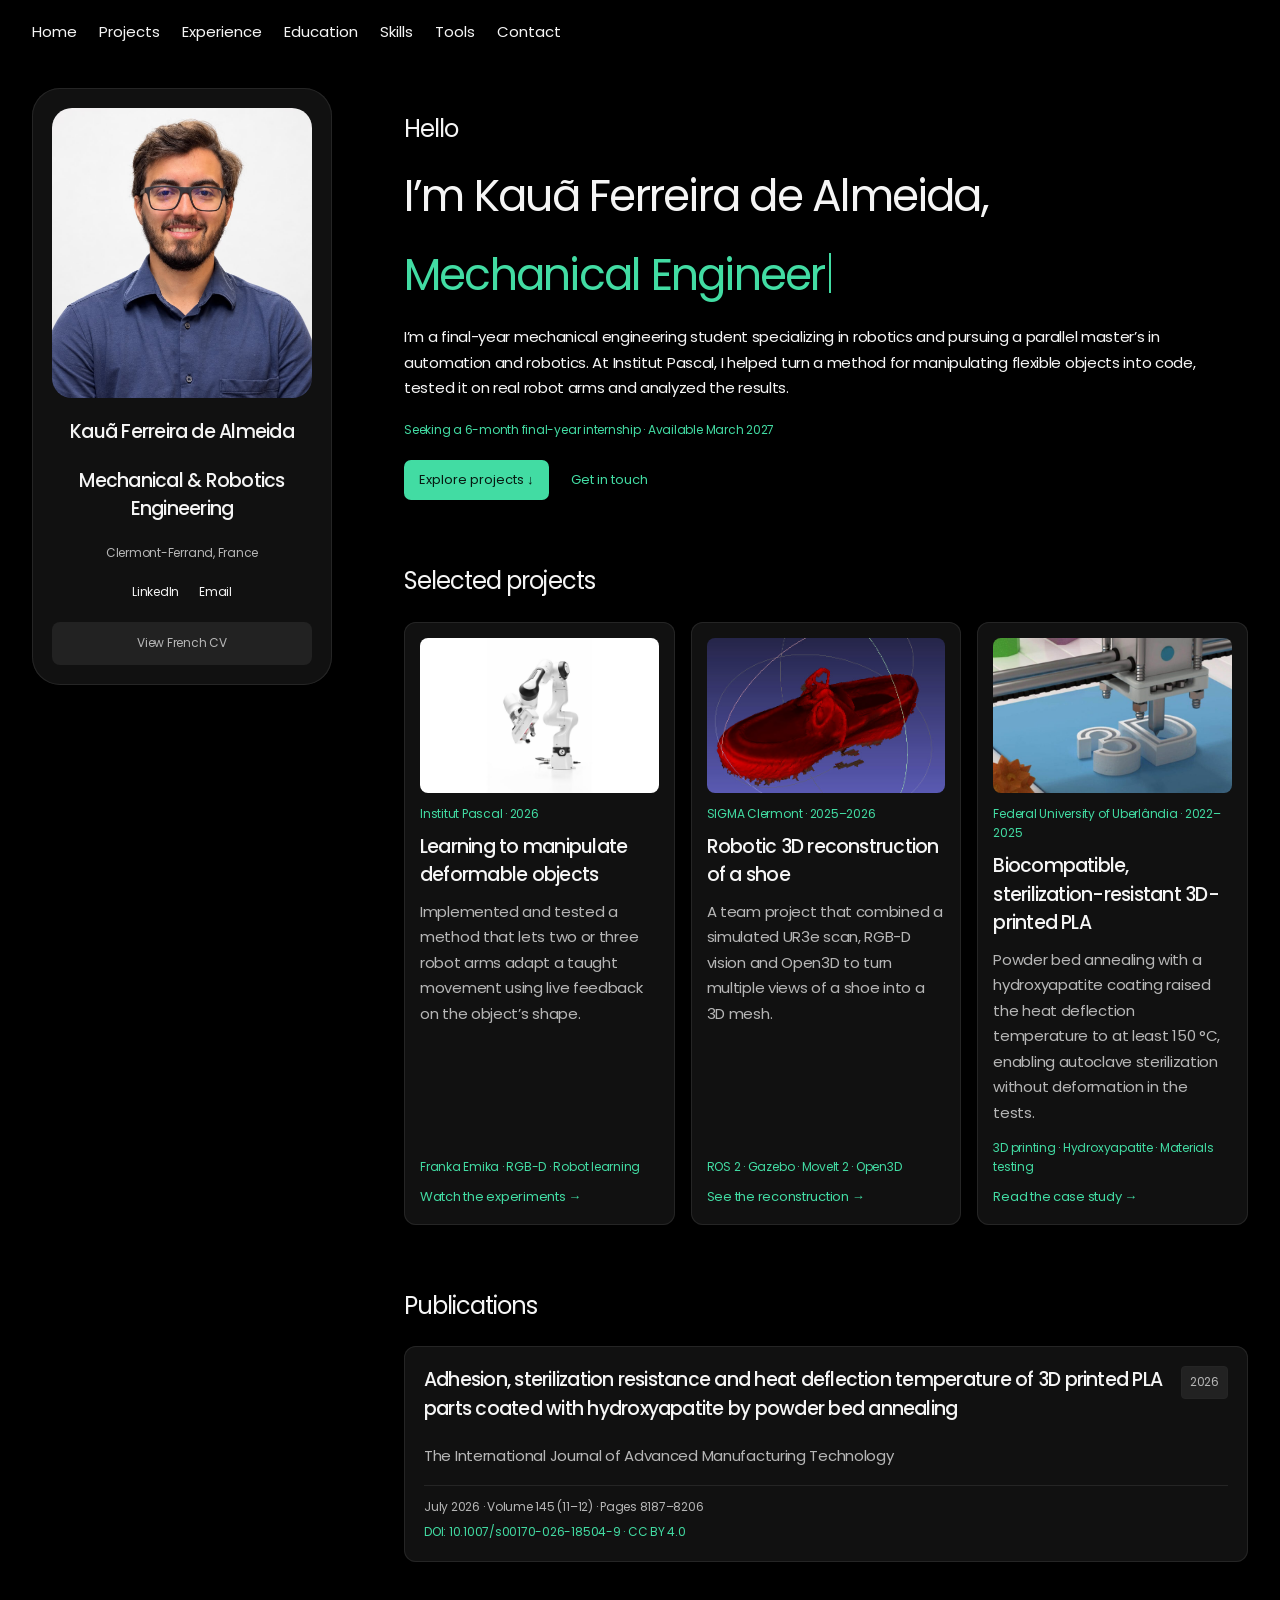
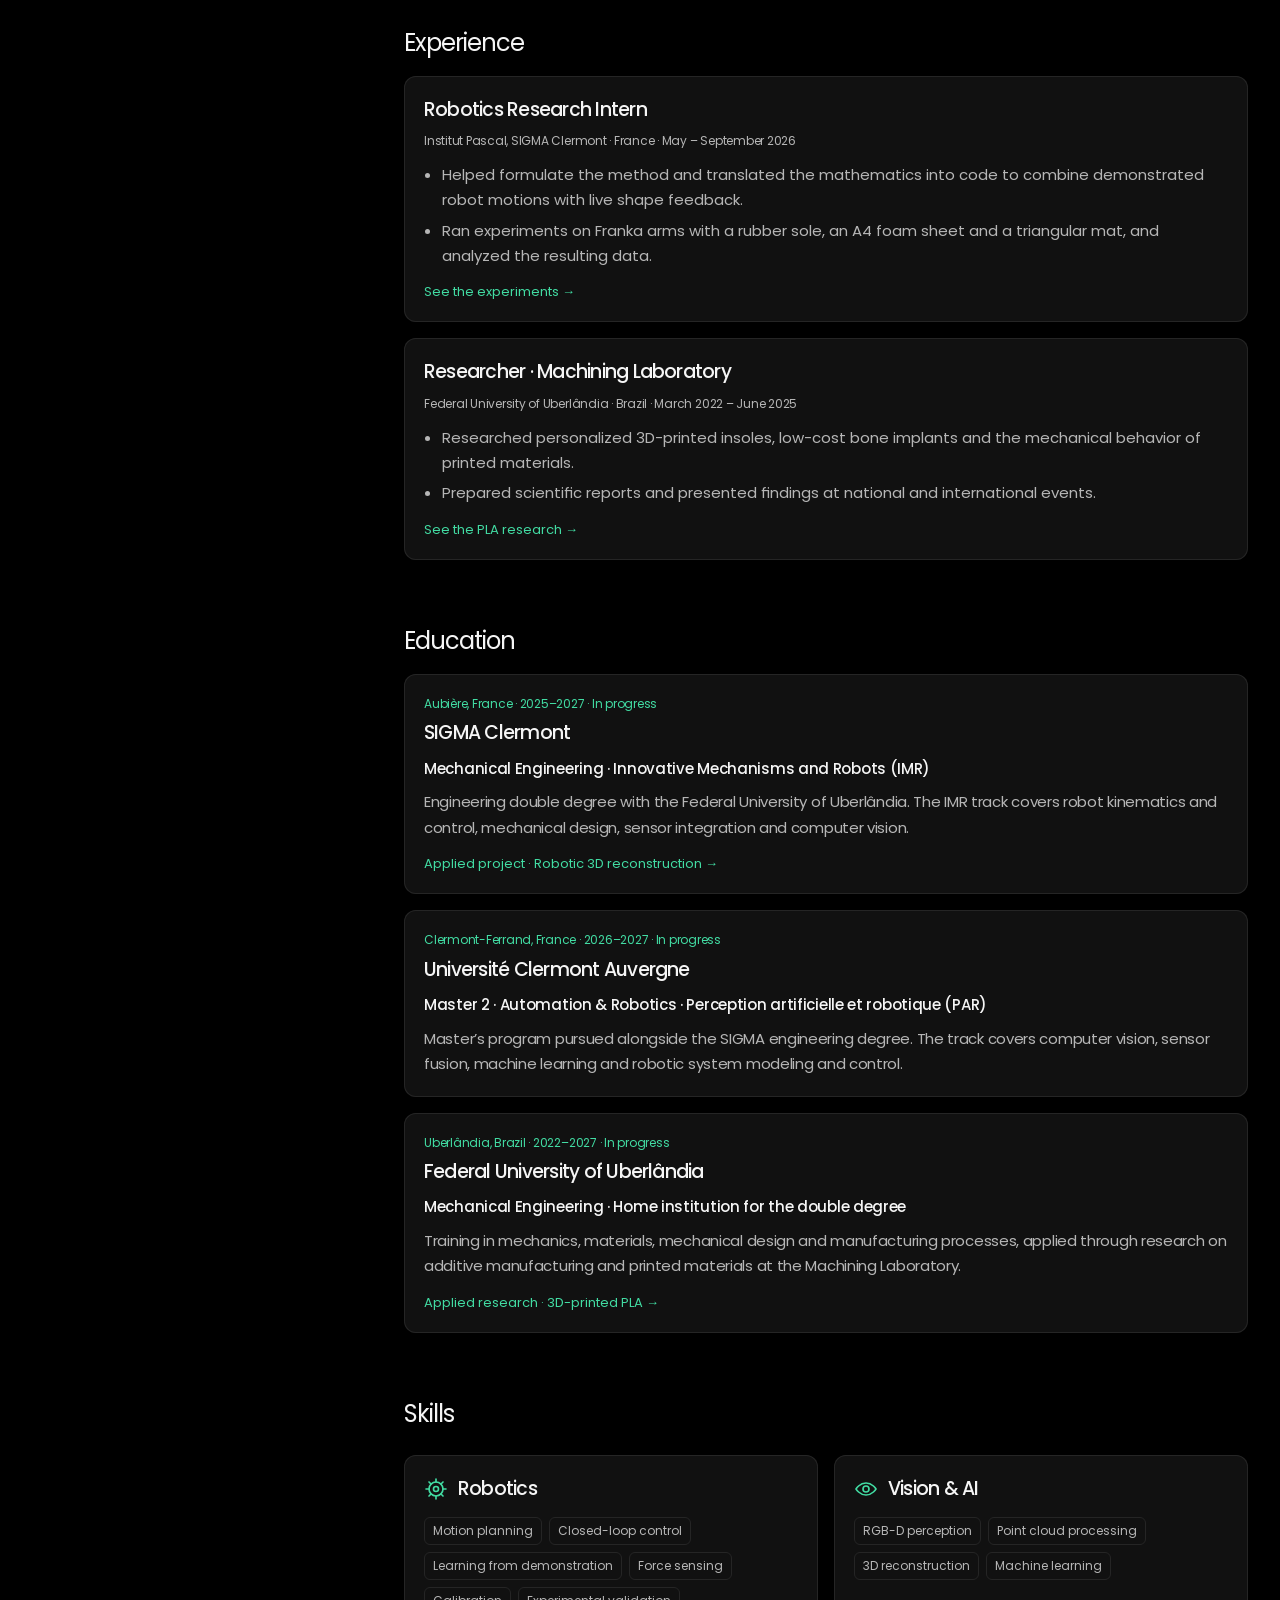
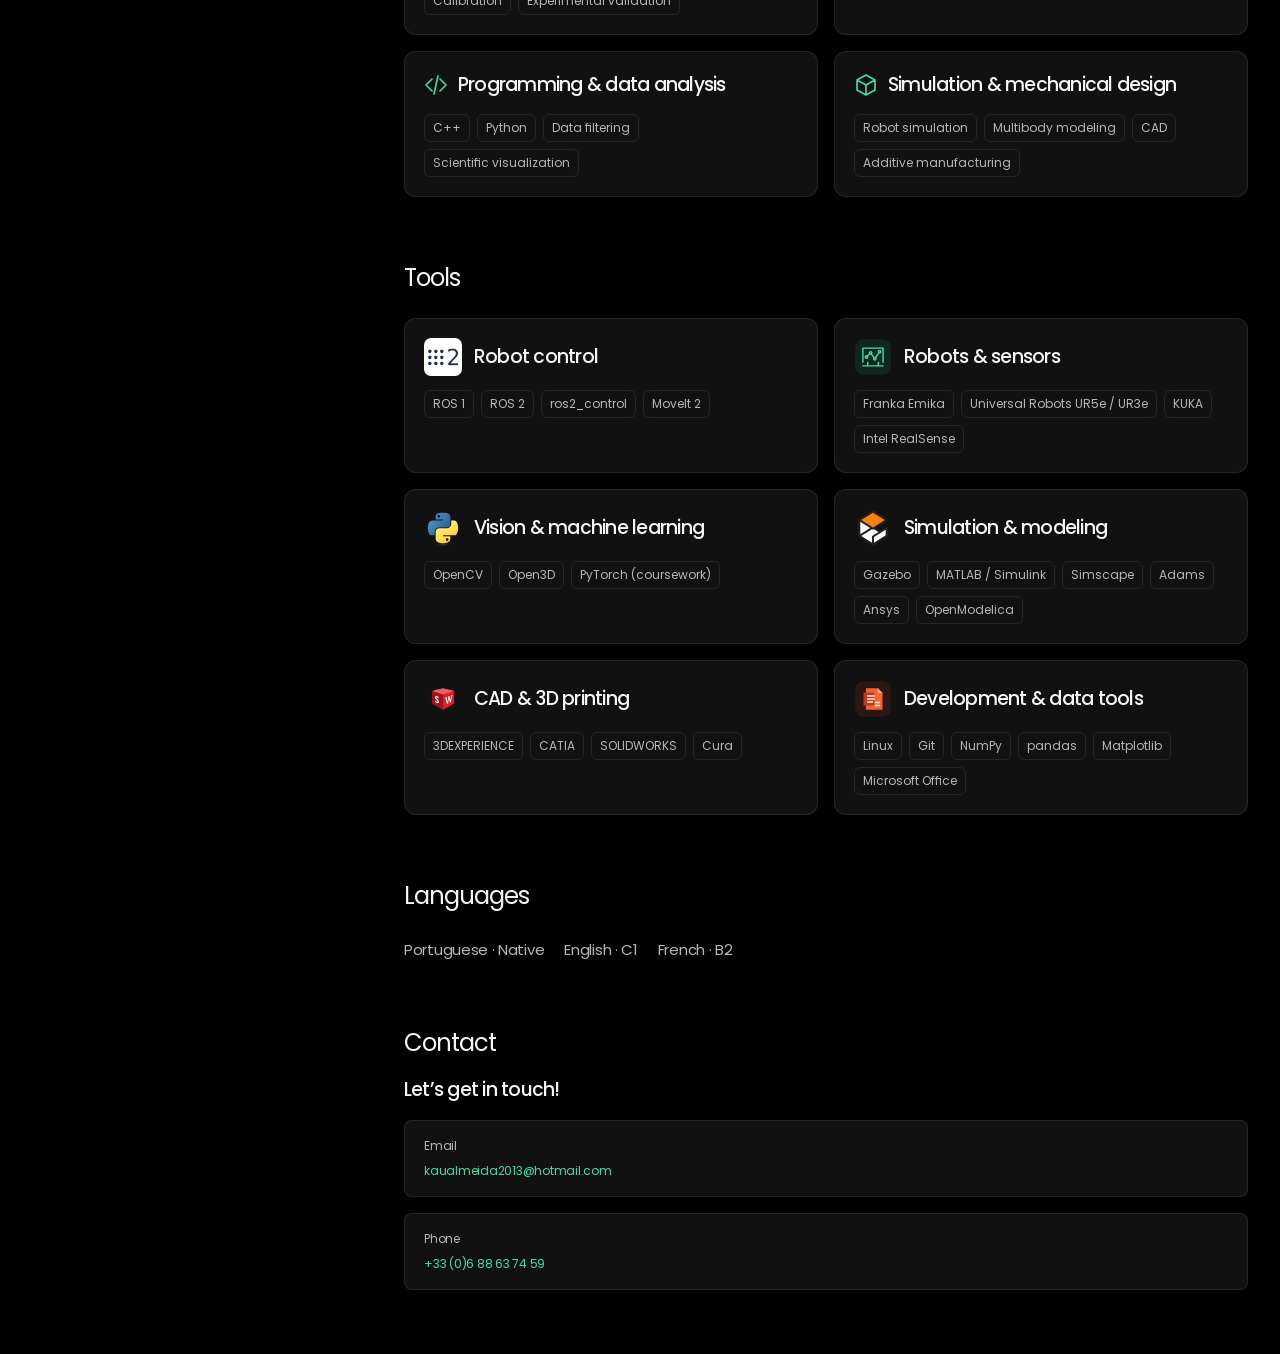
==== index.html @ c61263b9 "Add files via upload" ====
<!doctype html>
<html lang="en">
<head>
  <meta charset="UTF-8">
  <meta name="viewport" content="width=device-width, initial-scale=1">
  <title>Kauã Almeida — Robotics &amp; Mechanical Engineering</title>
  <meta name="description" content="Kauã Ferreira de Almeida’s portfolio in robotics, control, mechanical engineering, and materials research. Seeking a six-month final-year internship from March 2027.">
  <meta property="og:title" content="Kauã Almeida — Robotics &amp; Mechanical Engineering">
  <meta property="og:description" content="Robotics, control, mechanical engineering, and experimental research.">
  <meta property="og:type" content="website">
  <link rel="preload" href="./assets/fonts/poppins-400.woff2" as="font" type="font/woff2" crossorigin>
  <link rel="stylesheet" href="./assets/styles.css">
  <script src="./assets/typewriter.js" defer></script>
</head>
<body>
  <a href="#main" class="skip-link">Skip to content</a>
  <nav class="site-nav" aria-label="Main navigation">
    <a href="./" aria-current="page">Home</a>
    <a href="#projects">Projects</a>
    <a href="#experience">Experience</a>
    <a href="#education">Education</a>
    <a href="#skills">Skills</a>
    <a href="#tools">Tools</a>
    <a href="#contact">Contact</a>
  </nav>

  <div class="portfolio-layout">
    <aside class="profile-card" aria-label="Profile">
      <img class="profile-photo" src="./assets/images/kaua-portrait.jpeg" alt="Kauã Ferreira de Almeida" width="1024" height="1280" fetchpriority="high">
      <h3>Kauã Ferreira de Almeida</h3>
      <h3>Mechanical &amp; Robotics Engineering</h3>
      <p class="profile-location">Clermont-Ferrand, France</p>
      <div class="profile-links">
        <a href="https://www.linkedin.com/in/kaua-ferreira-de-almeida/" target="_blank" rel="noopener noreferrer">LinkedIn</a>
        <a href="mailto:kaualmeida2013@hotmail.com">Email</a>
      </div>
      <a class="cv-button" href="./assets/images/cv-french.png" target="_blank" rel="noopener noreferrer">View French CV</a>
    </aside>

    <main id="main" class="portfolio-content">
      <section class="intro" aria-label="Introduction">
        <h2>Hello</h2>
        <h1>I’m Kauã Ferreira de Almeida,</h1>
        <h1 class="role-heading" data-role-heading>
          <span class="sr-only">Mechanical Engineer and Robotics Engineer</span>
          <span class="role-visual" aria-hidden="true">
            <span class="role-space">Mechanical Engineer</span>
            <span class="role-line"><span data-typewriter>Mechanical Engineer</span><span class="typing-cursor"></span></span>
          </span>
        </h1>
        <p class="intro-summary">I’m a final-year mechanical engineering student specializing in robotics and pursuing a parallel master’s in automation and robotics. At Institut Pascal, I helped turn a method for manipulating flexible objects into code, tested it on real robot arms and analyzed the results.</p>
        <p class="availability">Seeking a 6-month final-year internship · Available March 2027</p>
        <div class="intro-actions">
          <a class="intro-button" href="#projects">Explore projects <span aria-hidden="true">↓</span></a>
          <a class="intro-secondary" href="#contact">Get in touch</a>
        </div>
      </section>

      <section id="projects" aria-labelledby="projects-title">
        <h2 id="projects-title" class="section-title">Selected projects</h2>
        <div class="project-grid">
          <a class="card project-card" data-project="deformable-objects" href="./deformable-objects/">
            <img class="project-image franka-project-image" src="./assets/images/franka-cover.png" alt="Franka Emika robot arm with a two-finger gripper" width="800" height="800" loading="lazy">
            <div class="project-card-copy">
              <p class="project-year">Institut Pascal · 2026</p>
              <h3>Learning to manipulate deformable objects</h3>
              <p class="project-description">Implemented and tested a method that lets two or three robot arms adapt a taught movement using live feedback on the object’s shape.</p>
              <p class="project-tags">Franka Emika · RGB-D · Robot learning</p>
              <p class="project-action">Watch the experiments <span aria-hidden="true">→</span></p>
            </div>
          </a>

          <a class="card project-card" data-project="3d-reconstruction" href="./3d-reconstruction/">
            <img class="project-image reconstruction-project-image" src="./assets/images/reconstruction-shoe.jpg" alt="Red 3D mesh of a reconstructed shoe" width="625" height="378" loading="lazy">
            <div class="project-card-copy">
              <p class="project-year">SIGMA Clermont · 2025–2026</p>
              <h3>Robotic 3D reconstruction of a shoe</h3>
              <p class="project-description">A team project that combined a simulated UR3e scan, RGB-D vision and Open3D to turn multiple views of a shoe into a 3D mesh.</p>
              <p class="project-tags">ROS 2 · Gazebo · MoveIt 2 · Open3D</p>
              <p class="project-action">See the reconstruction <span aria-hidden="true">→</span></p>
            </div>
          </a>

          <a class="card project-card" data-project="bioactive-pla" href="./bioactive-pla/">
            <img class="project-image" src="./assets/images/pla-cover.png" alt="3D printer creating the letters 3D on a blue print bed" width="850" height="446" loading="lazy">
            <div class="project-card-copy">
              <p class="project-year">Federal University of Uberlândia · 2022–2025</p>
              <h3>Biocompatible, sterilization-resistant 3D-printed PLA</h3>
              <p class="project-description">Powder bed annealing with a hydroxyapatite coating raised the heat deflection temperature to at least 150 °C, enabling autoclave sterilization without deformation in the tests.</p>
              <p class="project-tags">3D printing · Hydroxyapatite · Materials testing</p>
              <p class="project-action">Read the case study <span aria-hidden="true">→</span></p>
            </div>
          </a>
        </div>
      </section>

      <section aria-labelledby="publications-title">
        <h2 id="publications-title" class="section-title">Publications</h2>
        <a class="card publication-card" href="https://doi.org/10.1007/s00170-026-18504-9" target="_blank" rel="noopener noreferrer">
          <div class="publication-heading">
            <h3>Adhesion, sterilization resistance and heat deflection temperature of 3D printed PLA parts coated with hydroxyapatite by powder bed annealing</h3>
            <span class="publication-year">2026</span>
          </div>
          <p class="publication-journal">The International Journal of Advanced Manufacturing Technology</p>
          <div class="publication-details">
            <p>July 2026 · Volume 145 (11–12) · Pages 8187–8206</p>
            <p class="doi">DOI: 10.1007/s00170-026-18504-9 · CC BY 4.0</p>
          </div>
        </a>
      </section>

      <section id="experience" aria-labelledby="experience-title">
        <h2 id="experience-title" class="section-title">Experience</h2>
        <div class="stack">
          <article class="card experience-card">
            <h3>Robotics Research Intern</h3>
            <p class="experience-meta">Institut Pascal, SIGMA Clermont · France · May – September 2026</p>
            <ul class="experience-details">
              <li>Helped formulate the method and translated the mathematics into code to combine demonstrated robot motions with live shape feedback.</li>
              <li>Ran experiments on Franka arms with a rubber sole, an A4 foam sheet and a triangular mat, and analyzed the resulting data.</li>
            </ul>
            <a class="section-link" href="./deformable-objects/">See the experiments <span aria-hidden="true">→</span></a>
          </article>
          <article class="card experience-card">
            <h3>Researcher · Machining Laboratory</h3>
            <p class="experience-meta">Federal University of Uberlândia · Brazil · March 2022 – June 2025</p>
            <ul class="experience-details">
              <li>Researched personalized 3D-printed insoles, low-cost bone implants and the mechanical behavior of printed materials.</li>
              <li>Prepared scientific reports and presented findings at national and international events.</li>
            </ul>
            <a class="section-link" href="./bioactive-pla/">See the PLA research <span aria-hidden="true">→</span></a>
          </article>
        </div>
      </section>

      <section id="education" aria-labelledby="education-title">
        <h2 id="education-title" class="section-title">Education</h2>
        <div class="stack">
          <article class="card education-card">
            <p class="education-meta">Aubière, France · 2025–2027 · In progress</p>
            <h3>SIGMA Clermont</h3>
            <p class="education-degree">Mechanical Engineering · Innovative Mechanisms and Robots (IMR)</p>
            <p>Engineering double degree with the Federal University of Uberlândia. The IMR track covers robot kinematics and control, mechanical design, sensor integration and computer vision.</p>
            <a class="section-link" href="./3d-reconstruction/">Applied project · Robotic 3D reconstruction <span aria-hidden="true">→</span></a>
          </article>
          <article class="card education-card">
            <p class="education-meta">Clermont-Ferrand, France · 2026–2027 · In progress</p>
            <h3>Université Clermont Auvergne</h3>
            <p class="education-degree">Master 2 · Automation &amp; Robotics · Perception artificielle et robotique (PAR)</p>
            <p>Master’s program pursued alongside the SIGMA engineering degree. The track covers computer vision, sensor fusion, machine learning and robotic system modeling and control.</p>
          </article>
          <article class="card education-card">
            <p class="education-meta">Uberlândia, Brazil · 2022–2027 · In progress</p>
            <h3>Federal University of Uberlândia</h3>
            <p class="education-degree">Mechanical Engineering · Home institution for the double degree</p>
            <p>Training in mechanics, materials, mechanical design and manufacturing processes, applied through research on additive manufacturing and printed materials at the Machining Laboratory.</p>
            <a class="section-link" href="./bioactive-pla/">Applied research · 3D-printed PLA <span aria-hidden="true">→</span></a>
          </article>
        </div>
      </section>

      <section id="skills" aria-labelledby="skills-title">
        <h2 id="skills-title" class="section-title">Skills</h2>
        <div class="skills-grid">
          <article class="card competency-card">
            <div class="skill-heading">
              <svg class="skill-icon" width="24" height="24" viewBox="0 0 24 24" fill="none" stroke="currentColor" stroke-width="1.65" stroke-linecap="round" stroke-linejoin="round" aria-hidden="true"><circle cx="12" cy="12" r="7"/><circle cx="12" cy="12" r="2.5"/><path d="M12 2v3m0 14v3M2 12h3m14 0h3M5 5l2 2m10 10 2 2M5 19l2-2M17 7l2-2"/></svg>
              <h3>Robotics</h3>
            </div>
            <ul class="competency-tags" role="list">
              <li>Motion planning</li>
              <li>Closed-loop control</li>
              <li>Learning from demonstration</li>
              <li>Force sensing</li>
              <li>Calibration</li>
              <li>Experimental validation</li>
            </ul>
          </article>
          <article class="card competency-card">
            <div class="skill-heading">
              <svg class="skill-icon" width="24" height="24" viewBox="0 0 24 24" fill="none" stroke="currentColor" stroke-width="1.65" stroke-linecap="round" stroke-linejoin="round" aria-hidden="true"><path d="M2 12s3.5-6 10-6 10 6 10 6-3.5 6-10 6-10-6-10-6z"/><circle cx="12" cy="12" r="3"/></svg>
              <h3>Vision &amp; AI</h3>
            </div>
            <ul class="competency-tags" role="list">
              <li>RGB-D perception</li>
              <li>Point cloud processing</li>
              <li>3D reconstruction</li>
              <li>Machine learning</li>
            </ul>
          </article>
          <article class="card competency-card">
            <div class="skill-heading">
              <svg class="skill-icon" width="24" height="24" viewBox="0 0 24 24" fill="none" stroke="currentColor" stroke-width="1.65" stroke-linecap="round" stroke-linejoin="round" aria-hidden="true"><path d="m8 6-6 6 6 6m8-12 6 6-6 6m-2-15-4 18"/></svg>
              <h3>Programming &amp; data analysis</h3>
            </div>
            <ul class="competency-tags" role="list">
              <li>C++</li>
              <li>Python</li>
              <li>Data filtering</li>
              <li>Scientific visualization</li>
            </ul>
          </article>
          <article class="card competency-card">
            <div class="skill-heading">
              <svg class="skill-icon" width="24" height="24" viewBox="0 0 24 24" fill="none" stroke="currentColor" stroke-width="1.65" stroke-linecap="round" stroke-linejoin="round" aria-hidden="true"><path d="m12 2 9 5v10l-9 5-9-5V7l9-5zm-9 5 9 5 9-5m-9 5v10"/></svg>
              <h3>Simulation &amp; mechanical design</h3>
            </div>
            <ul class="competency-tags" role="list">
              <li>Robot simulation</li>
              <li>Multibody modeling</li>
              <li>CAD</li>
              <li>Additive manufacturing</li>
            </ul>
          </article>
        </div>
      </section>

      <section id="tools" aria-labelledby="tools-title">
        <h2 id="tools-title" class="section-title">Tools</h2>
        <div class="skills-grid">
          <article class="card competency-card">
            <div class="tool-heading">
              <img class="tool-logo tool-logo-light" src="./assets/icons/ros.png" alt="" width="38" height="38" loading="lazy">
              <h3>Robot control</h3>
            </div>
            <ul class="competency-tags" role="list">
              <li>ROS 1</li>
              <li>ROS 2</li>
              <li>ros2_control</li>
              <li>MoveIt 2</li>
            </ul>
          </article>
          <article class="card competency-card">
            <div class="tool-heading">
              <img class="tool-logo" src="./assets/icons/sensing.svg" alt="" width="38" height="38" loading="lazy">
              <h3>Robots &amp; sensors</h3>
            </div>
            <ul class="competency-tags" role="list">
              <li>Franka Emika</li>
              <li>Universal Robots UR5e / UR3e</li>
              <li>KUKA</li>
              <li>Intel RealSense</li>
            </ul>
          </article>
          <article class="card competency-card">
            <div class="tool-heading">
              <img class="tool-logo" src="./assets/icons/python.svg" alt="" width="38" height="38" loading="lazy">
              <h3>Vision &amp; machine learning</h3>
            </div>
            <ul class="competency-tags" role="list">
              <li>OpenCV</li>
              <li>Open3D</li>
              <li>PyTorch (coursework)</li>
            </ul>
          </article>
          <article class="card competency-card">
            <div class="tool-heading">
              <img class="tool-logo" src="./assets/icons/gazebo.svg" alt="" width="38" height="38" loading="lazy">
              <h3>Simulation &amp; modeling</h3>
            </div>
            <ul class="competency-tags" role="list">
              <li>Gazebo</li>
              <li>MATLAB / Simulink</li>
              <li>Simscape</li>
              <li>Adams</li>
              <li>Ansys</li>
              <li>OpenModelica</li>
            </ul>
          </article>
          <article class="card competency-card">
            <div class="tool-heading">
              <img class="tool-logo" src="./assets/icons/solidworks.png" alt="" width="38" height="38" loading="lazy">
              <h3>CAD &amp; 3D printing</h3>
            </div>
            <ul class="competency-tags" role="list">
              <li>3DEXPERIENCE</li>
              <li>CATIA</li>
              <li>SOLIDWORKS</li>
              <li>Cura</li>
            </ul>
          </article>
          <article class="card competency-card">
            <div class="tool-heading">
              <img class="tool-logo" src="./assets/icons/office.svg" alt="" width="38" height="38" loading="lazy">
              <h3>Development &amp; data tools</h3>
            </div>
            <ul class="competency-tags" role="list">
              <li>Linux</li>
              <li>Git</li>
              <li>NumPy</li>
              <li>pandas</li>
              <li>Matplotlib</li>
              <li>Microsoft Office</li>
            </ul>
          </article>
        </div>
      </section>

      <section aria-labelledby="languages-title">
        <h2 id="languages-title" class="section-title">Languages</h2>
        <p class="languages"><span>Portuguese · Native</span><span>English · C1</span><span>French · B2</span></p>
      </section>

      <section id="contact" class="contact" aria-labelledby="contact-title">
        <h2 id="contact-title" class="section-title">Contact</h2>
        <h3>Let’s get in touch!</h3>
        <div class="stack">
          <a class="card contact-row" href="mailto:kaualmeida2013@hotmail.com"><p class="contact-label">Email</p><p class="contact-value">kaualmeida2013@hotmail.com</p></a>
          <a class="card contact-row" href="tel:+33688637459"><p class="contact-label">Phone</p><p class="contact-value">+33 (0)6 88 63 74 59</p></a>
        </div>
      </section>
    </main>
  </div>
</body>
</html>
---- assets/styles.css ----
@font-face {
  font-family: Poppins;
  src: url("./fonts/poppins-400.woff2") format("woff2");
  font-style: normal;
  font-weight: 400;
  font-display: swap;
}

@font-face {
  font-family: Poppins;
  src: url("./fonts/poppins-500.woff2") format("woff2");
  font-style: normal;
  font-weight: 500;
  font-display: swap;
}

:root {
  color-scheme: dark;
  --background: #000;
  --surface: #111;
  --border: #252525;
  --text: #f5f5f5;
  --muted: #b6b6b6;
  --accent: #42dca3;
  font-family: Poppins, sans-serif;
  font-size: 15px;
  font-weight: 400;
  font-synthesis: none;
  -webkit-font-smoothing: antialiased;
  text-rendering: optimizeLegibility;
}

* { box-sizing: border-box; }
html { scroll-behavior: smooth; }
body { margin: 0; background: var(--background); color: var(--text); }
h1, h2, h3, p, figure { margin: 0; }
h1, h2, h3 { font-weight: 400; letter-spacing: -.04em; }
h1 { font-size: 44px; line-height: 1.35; }
h2 { font-size: 24px; line-height: 1.4; }
h3 { font-size: 19px; font-weight: 500; line-height: 1.5; }
p { line-height: 1.7; letter-spacing: -.02em; }
a { color: inherit; text-decoration: none; }
img { display: block; max-width: 100%; }
button, a { -webkit-tap-highlight-color: transparent; }
a:focus-visible, button:focus-visible { outline: 2px solid var(--accent); outline-offset: 5px; }
::selection { background: var(--accent); color: #000; }

.skip-link {
  position: absolute;
  top: 8px;
  left: 24px;
  transform: translateY(-160%);
  z-index: 10;
  background: var(--accent);
  color: #000;
  padding: 8px 16px;
  border-radius: 6px;
}
.skip-link:focus { transform: translateY(0); }

.site-nav {
  width: 100%;
  max-width: 1360px;
  margin-inline: auto;
  display: flex;
  align-items: center;
  flex-wrap: wrap;
  gap: 10px 22px;
  padding: 20px 32px;
  font-size: 15px;
  line-height: 24px;
}
.site-nav a:hover, .profile-links a:hover, .back-link:hover { color: var(--accent); }

.portfolio-layout {
  display: flex;
  align-items: flex-start;
  gap: 72px;
  width: 100%;
  max-width: 1360px;
  margin-inline: auto;
  padding: 24px 32px 64px;
}
.profile-card {
  display: flex;
  flex-direction: column;
  align-items: center;
  flex: 0 0 300px;
  gap: 20px;
  padding: 20px;
  background: var(--surface);
  box-shadow: inset 0 0 0 1px var(--border);
  border-radius: 28px;
  text-align: center;
}
.profile-photo {
  width: 100%;
  height: 290px;
  border-radius: 20px;
  object-fit: cover;
  object-position: center;
}
.profile-card h3 { width: 100%; }
.profile-location { color: var(--muted); font-size: 12px; line-height: 1.6; }
.profile-links { display: flex; justify-content: center; gap: 20px; font-size: 12px; line-height: 1.6; letter-spacing: -.02em; }
.cv-button {
  display: block;
  width: 100%;
  border-radius: 8px;
  padding: 12px;
  background: #222;
  color: var(--muted);
  font-size: 12px;
  line-height: 1.6;
  letter-spacing: -.02em;
  transition: background .18s, color .18s;
}
.cv-button:hover { color: var(--text); background: #2c2c2c; }

.portfolio-content { flex: 1; min-width: 0; padding-top: 24px; }
.portfolio-content > section + section { margin-top: 64px; }
.portfolio-content > section[id] { scroll-margin-top: 24px; }
.section-title { margin-bottom: 24px; }
.intro { display: flex; flex-direction: column; gap: 20px; }
.intro h1 + h1 { color: var(--accent); }
.sr-only { position: absolute; width: 1px; height: 1px; padding: 0; margin: -1px; overflow: hidden; clip: rect(0, 0, 0, 0); white-space: nowrap; border: 0; }
.role-visual { display: block; position: relative; }
.role-space { display: block; visibility: hidden; padding-right: 8px; }
.role-line { position: absolute; inset: 0; }
.typing-cursor { display: inline-block; width: 2px; height: .9em; margin-left: 4px; background: currentColor; vertical-align: -.06em; animation: cursor-blink 1s steps(1, end) infinite; }
.role-heading.is-reduced .role-space { display: none; }
.role-heading.is-reduced .role-line { position: static; }
.role-heading.is-reduced .typing-cursor { display: none; }
@keyframes cursor-blink { 0%, 48% { opacity: 1; } 49%, 100% { opacity: 0; } }
.intro .intro-summary { color: var(--text); }
.availability { color: var(--accent); font-size: 12px; line-height: 1.6; }

.intro-actions { display: flex; flex-wrap: wrap; align-items: center; gap: 14px 22px; }
.intro-button, .intro-secondary, .section-link { font-size: 13px; }
.intro-button { padding: 10px 15px; border-radius: 7px; background: var(--accent); color: #071a12; }
.intro-button:hover { background: #76e6bc; }
.intro-secondary, .section-link, .project-action { color: var(--accent); }
.intro-secondary:hover, .section-link:hover, .project-card:hover .project-action { text-decoration: underline; text-underline-offset: 4px; }

.card {
  display: block;
  box-shadow: inset 0 0 0 1px var(--border);
  border-radius: 12px;
  background: var(--surface);
}
a.card { transition: box-shadow .18s, background .18s; }
a.card:hover { box-shadow: inset 0 0 0 1px #555; background: #151515; }
.publication-card { padding: 20px; }
.publication-heading { display: flex; align-items: flex-start; gap: 16px; }
.publication-heading h3 { flex: 1; }
.publication-year {
  flex-shrink: 0;
  padding: 6px 8px;
  border: 1px solid var(--border);
  border-radius: 4px;
  background: #222;
  color: var(--muted);
  font-size: 12px;
  line-height: 1.6;
  letter-spacing: -.02em;
}
.publication-journal { margin-top: 20px; color: var(--muted); }
.publication-details { border-top: 1px solid var(--border); padding-top: 12px; margin-top: 16px; }
.publication-details p { color: var(--muted); font-size: 12px; line-height: 1.6; }
.publication-details .doi { color: var(--accent); margin-top: 6px; }

#projects { scroll-margin-top: 24px; }
.project-grid { display: grid; grid-template-columns: repeat(3, minmax(0, 1fr)); gap: 16px; }
.project-card { padding: 16px; display: flex; flex-direction: column; gap: 12px; min-width: 0; }
.project-image, .project-placeholder { width: 100%; height: 155px; border-radius: 8px; }
.project-image { object-fit: cover; object-position: center; }
.franka-project-image { object-fit: contain; background: #fff; }
.project-placeholder {
  display: flex;
  flex-direction: column;
  align-items: center;
  justify-content: center;
  gap: 16px;
  background: repeating-linear-gradient(135deg, #292929 0, #292929 14px, #1c1c1c 14px, #1c1c1c 16px);
  color: var(--muted);
  font-size: 12px;
  line-height: 1.6;
}
.project-placeholder svg { width: 30px; height: 30px; opacity: .45; }
.project-placeholder span { letter-spacing: -.02em; }
.project-year, .project-tags { color: var(--accent); font-size: 12px; line-height: 1.6; }
.project-description { color: var(--muted); }
.project-card-copy { display: flex; flex: 1; flex-direction: column; gap: 9px; }
.project-card-copy .project-tags { margin-top: auto; padding-top: 5px; }
.project-action { font-size: 13px; }
.reconstruction-project-image { object-position: 50% 58%; }
.stack { display: flex; flex-direction: column; gap: 16px; }
.experience-card, .education-card { padding: 20px; }
.portfolio-content section:has(.experience-card) > .section-title,
.portfolio-content section:has(.education-card) > .section-title,
.contact > .section-title { margin-bottom: 16px; }
.experience-card h3, .education-card h3 { margin-bottom: 8px; }
.experience-meta { color: var(--muted); font-size: 12px; line-height: 1.6; margin-bottom: 12px; }
.education-card p { color: var(--muted); }
.experience-details { color: var(--muted); line-height: 1.65; margin: 0; padding-left: 1.2em; }
.experience-details li + li { margin-top: 6px; }
.experience-card .section-link, .education-card .section-link { display: inline-block; margin-top: 14px; }
.education-card .education-meta { margin-bottom: 5px; color: var(--accent); font-size: 12px; }
.education-card .education-degree { margin-bottom: 8px; color: var(--text); font-weight: 500; }
.skills-grid { display: grid; grid-template-columns: repeat(2, minmax(0, 1fr)); gap: 16px; }
.competency-card { display: flex; flex-direction: column; gap: 14px; min-width: 0; padding: 20px; }
.skill-heading { display: flex; align-items: center; gap: 10px; }
.skill-icon { flex: 0 0 24px; color: var(--accent); }
.tool-heading { display: flex; align-items: center; gap: 12px; min-height: 38px; }
.tool-logo { width: 38px; height: 38px; flex: 0 0 38px; object-fit: contain; border-radius: 7px; }
.tool-logo-light { padding: 4px; background: #fff; }
.competency-tags { display: flex; flex-wrap: wrap; gap: 7px; margin: 0; padding: 0; list-style: none; }
.competency-tags li { min-width: 0; padding: 4px 8px; border: 1px solid var(--border); border-radius: 6px; color: var(--muted); font-size: 12px; line-height: 1.5; overflow-wrap: anywhere; }
.languages { display: flex; flex-wrap: wrap; gap: 20px; color: var(--muted); }
.contact h3 { margin-bottom: 16px; }
.contact-row { display: flex; flex-direction: column; align-items: flex-start; gap: 4px; padding: 16px 20px; border-radius: 8px; font-size: 12px; line-height: 1.6; }
.contact-label { color: var(--muted); }
.contact-value { color: var(--accent); overflow-wrap: anywhere; }

.case-study {
  width: 100%;
  max-width: 1000px;
  margin: 0 auto;
  padding: 32px 32px 80px;
}
.back-link { display: inline-block; color: var(--muted); font-size: 12px; line-height: 1.6; letter-spacing: -.02em; margin-bottom: 20px; }
.case-header { display: flex; flex-direction: column; gap: 20px; text-align: center; }
.case-meta { color: var(--muted); font-size: 12px; line-height: 1.6; }
.case-section { margin-top: 72px; }
.case-section:first-of-type { padding-top: 24px; margin-top: 44px; border-top: 1px solid var(--accent); }
.case-section h2 { color: var(--accent); margin-bottom: 16px; }
.case-section p { color: var(--muted); }
.case-figure { margin-top: 28px; }
.reconstruction-setup { max-width: 740px; margin-inline: auto; }
.case-section > .section-link { display: inline-block; }
.case-figure img { width: 100%; height: auto; background: #fff; border-radius: 8px; }
.case-figure figcaption { color: var(--muted); font-size: 12px; line-height: 1.6; letter-spacing: -.02em; margin-top: 16px; }
.case-figure + .case-figure { margin-top: 28px; }
.reconstruction-setup { max-width: 740px; margin-inline: auto; }
.case-section > .section-link { display: inline-block; }
.case-finding { margin-top: 24px; }
.research-card { padding: 24px; margin-top: 28px; }
.research-card h3 { margin-bottom: 12px; }
.research-card .article-link { display: inline-block; color: var(--accent); margin-top: 16px; }
.research-card .article-link:hover { text-decoration: underline; text-underline-offset: 4px; }
.figure-credit { margin-top: 24px; color: var(--muted); font-size: 12px; line-height: 1.6; }

.body-follow-up { margin-top: 16px; }
.contribution-note { padding: 24px; margin-top: 28px; border-left: 2px solid var(--accent); }
.contribution-note h3 { margin-bottom: 12px; }
.overview-figure a { display: block; border-radius: 8px; }
.method-steps { display: grid; grid-template-columns: repeat(3, minmax(0, 1fr)); gap: 24px; margin-top: 32px; }
.method-step { border-top: 1px solid var(--border); padding-top: 20px; }
.step-number { display: block; color: var(--accent); font-size: 12px; letter-spacing: .08em; margin-bottom: 10px; }
.method-step h3 { margin-bottom: 12px; }
.method-step p { font-size: 14px; }
.video-instructions { font-size: 12px; line-height: 1.6; margin-top: 16px; }
.experiment { margin-top: 44px; padding-top: 28px; border-top: 1px solid var(--border); scroll-margin-top: 24px; }
.experiment-header .experiment-index { color: var(--accent); font-size: 12px; line-height: 1.6; letter-spacing: .04em; margin-bottom: 10px; }
.experiment-header h3 { margin-bottom: 14px; }
.video-pair-controls { display: flex; align-items: center; flex-wrap: wrap; gap: 12px; margin-top: 20px; }
.video-pair-controls[hidden] { display: none; }
.pair-button { font: inherit; font-size: 12px; line-height: 1.6; padding: 9px 16px; border: 1px solid var(--accent); border-radius: 7px; background: var(--accent); color: #071a12; cursor: pointer; min-height: 40px; }
.pair-button:hover { background: #76e6bc; }
.pair-button.secondary { background: transparent; border-color: #444; color: var(--text); }
.pair-button.secondary:hover { background: #191919; }
.pair-status { color: var(--muted); font-size: 12px; line-height: 1.6; letter-spacing: -.02em; }
.experiment-videos { display: grid; grid-template-columns: repeat(2, minmax(0, 1fr)); gap: 20px; margin-top: 20px; }
.video-panel { min-width: 0; }
.video-label { color: var(--text) !important; font-size: 12px; line-height: 1.6; margin-bottom: 10px; }
.video-panel video { display: block; width: 100%; aspect-ratio: 16 / 9; background: #111; object-fit: contain; border-radius: 8px; }
.video-panel figcaption { margin-top: 12px; color: var(--muted); font-size: 12px; line-height: 1.6; letter-spacing: -.02em; }
#experiments { scroll-margin-top: 24px; }

@media (min-width: 810px) and (max-width: 999px) {
  .skills-grid { grid-template-columns: 1fr; }
}

@media (min-width: 810px) and (max-width: 1199px) {
  h1 { font-size: 36px; }
  .portfolio-layout { gap: 40px; }
  .profile-card { flex-basis: 240px; }
  .profile-photo { height: 250px; }
  .project-grid { grid-template-columns: repeat(2, minmax(0, 1fr)); }
  .project-card .project-image { height: 165px; }
}

@media (max-width: 809px) {
  h1 { font-size: 32px; line-height: 1.35; }
  h2 { font-size: 22px; }
  h3 { font-size: 19px; }
  .site-nav { padding: 20px; }
  .portfolio-layout { padding: 16px 20px 48px; flex-direction: column; gap: 48px; }
  .profile-card { flex: none; width: 100%; }
  .profile-photo { height: auto; aspect-ratio: 1 / 1; object-fit: cover; }
  .portfolio-content { padding-top: 0; width: 100%; }
  .portfolio-content > section + section { margin-top: 48px; }
  .intro { gap: 20px; }
  .project-grid, .skills-grid { grid-template-columns: 1fr; }
  .project-image, .project-placeholder { height: 210px; }
  .publication-heading { gap: 12px; }
  .publication-year { padding: 4px 6px; }
  .languages { display: flex; flex-direction: column; gap: 8px; }
  .contact-row { flex-direction: column; align-items: flex-start; gap: 4px; }
  .case-study { padding: 24px 20px 48px; }
  .case-header { gap: 16px; }
  .case-header h2 { font-size: 22px; }
  .case-section { margin-top: 48px; }
  .case-section:first-of-type { margin-top: 32px; }
  .research-card { padding: 20px; }
  .contribution-note { padding: 20px; }
  .method-steps { grid-template-columns: 1fr; gap: 24px; }
  .experiment-videos { grid-template-columns: 1fr; gap: 24px; }
  .pair-status { flex-basis: 100%; }
}

@media (min-width: 650px) and (max-width: 809px) {
  .project-grid { grid-template-columns: repeat(2, minmax(0, 1fr)); }
}

@media (prefers-reduced-motion: reduce) {
  html { scroll-behavior: auto; }
  *, *::before, *::after { transition: none !important; }
  .typing-cursor { animation: none; }
}
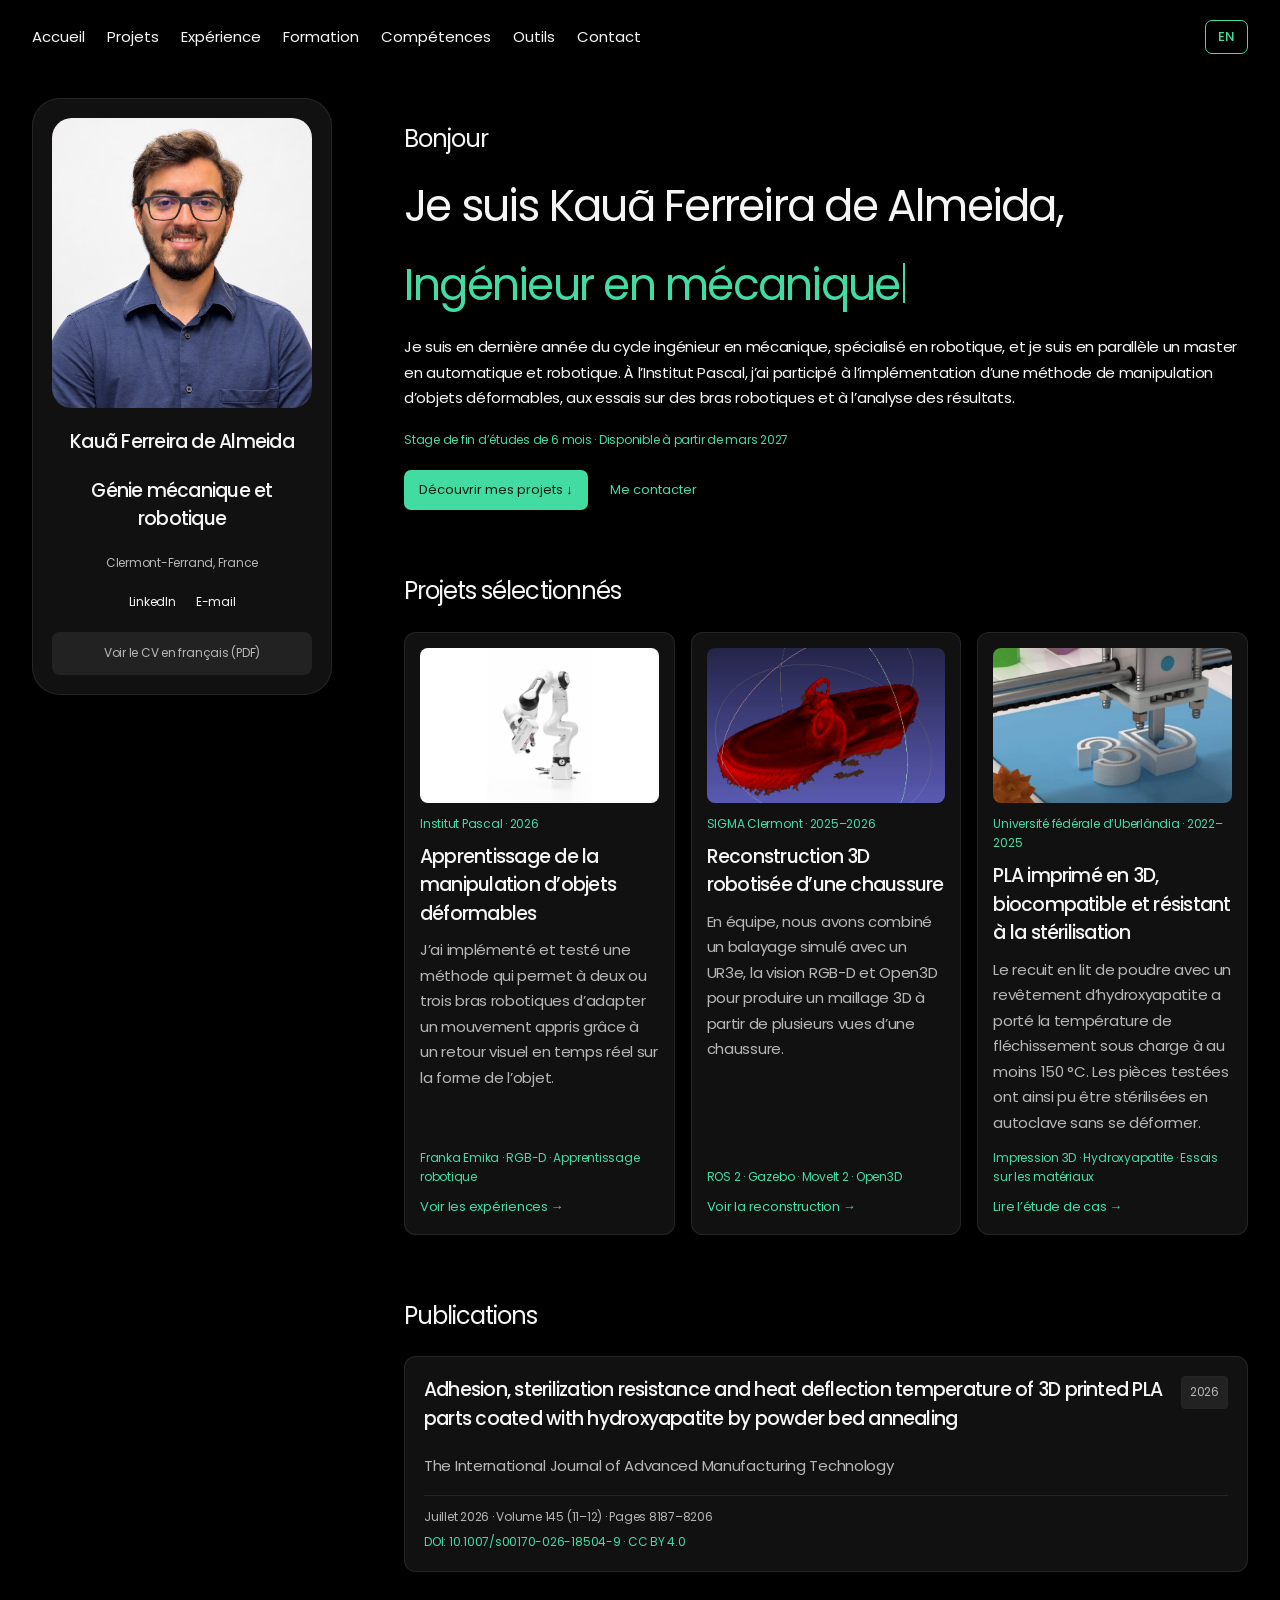
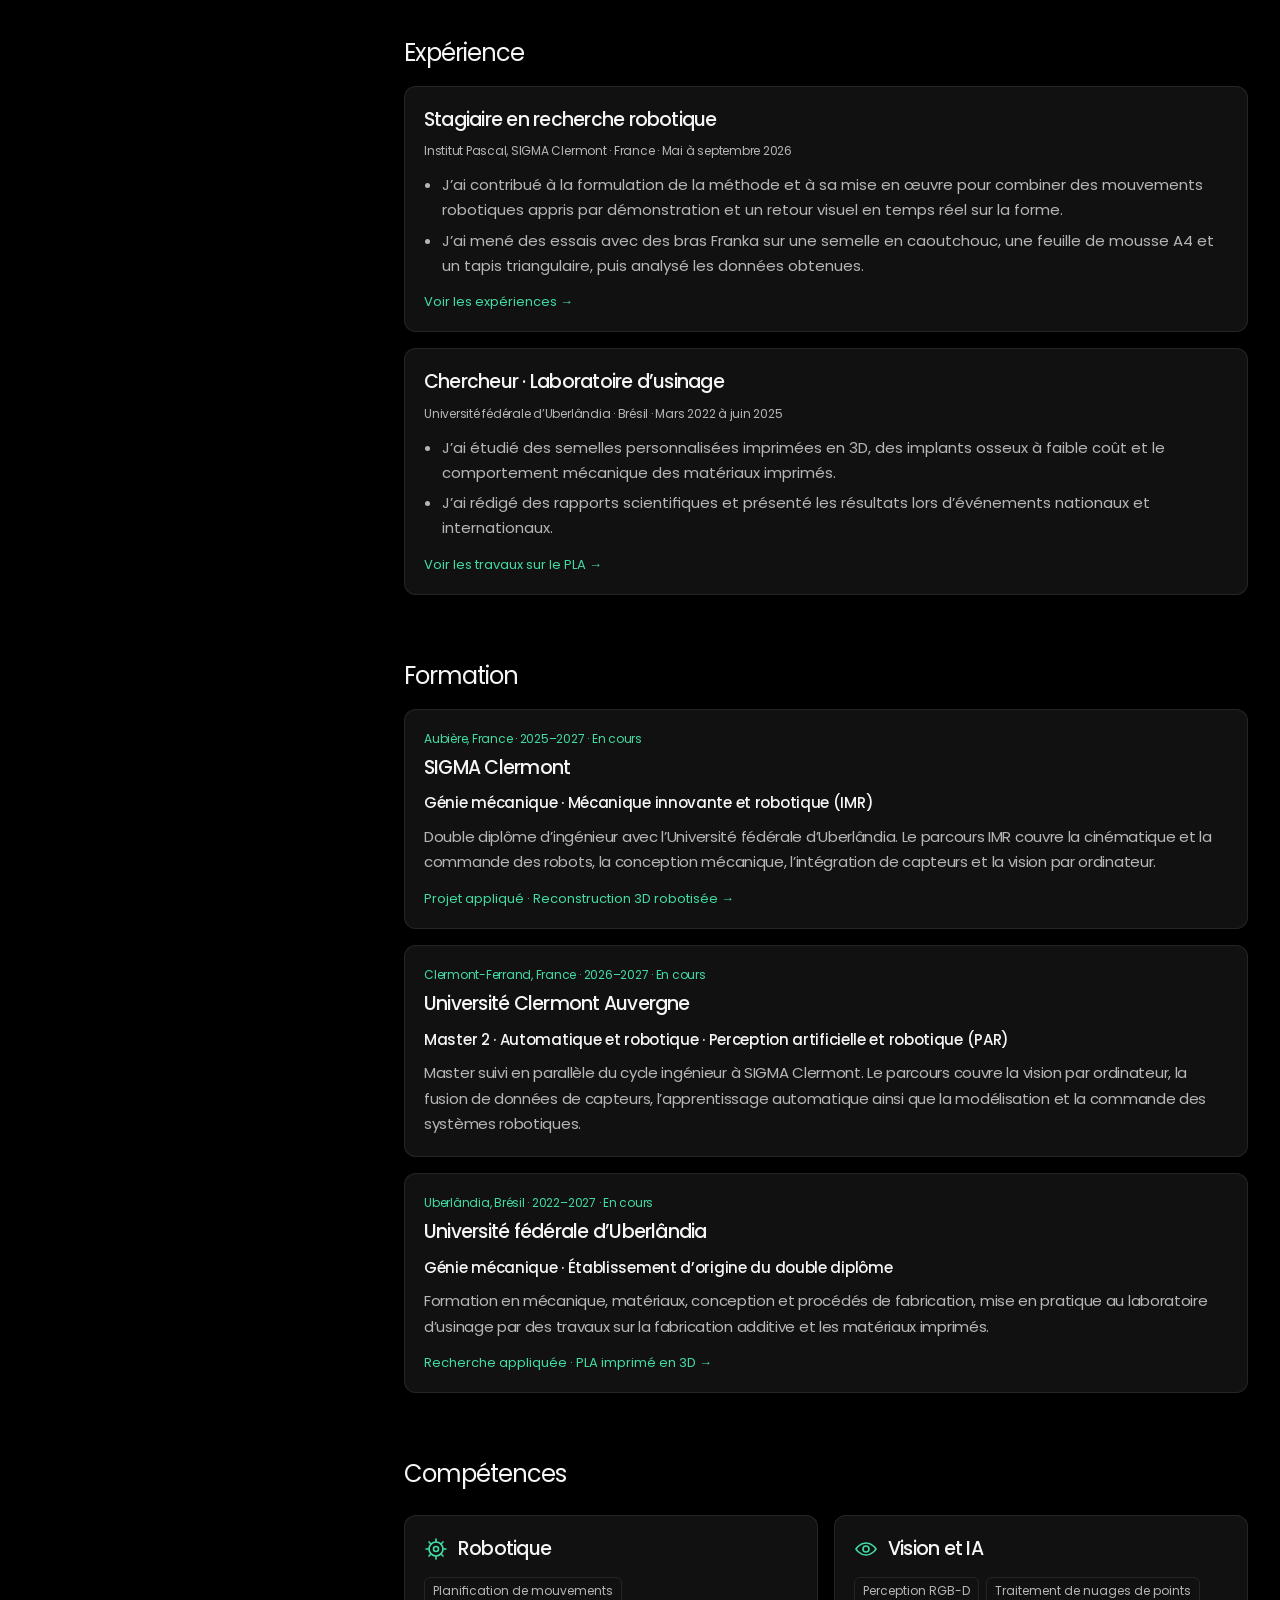
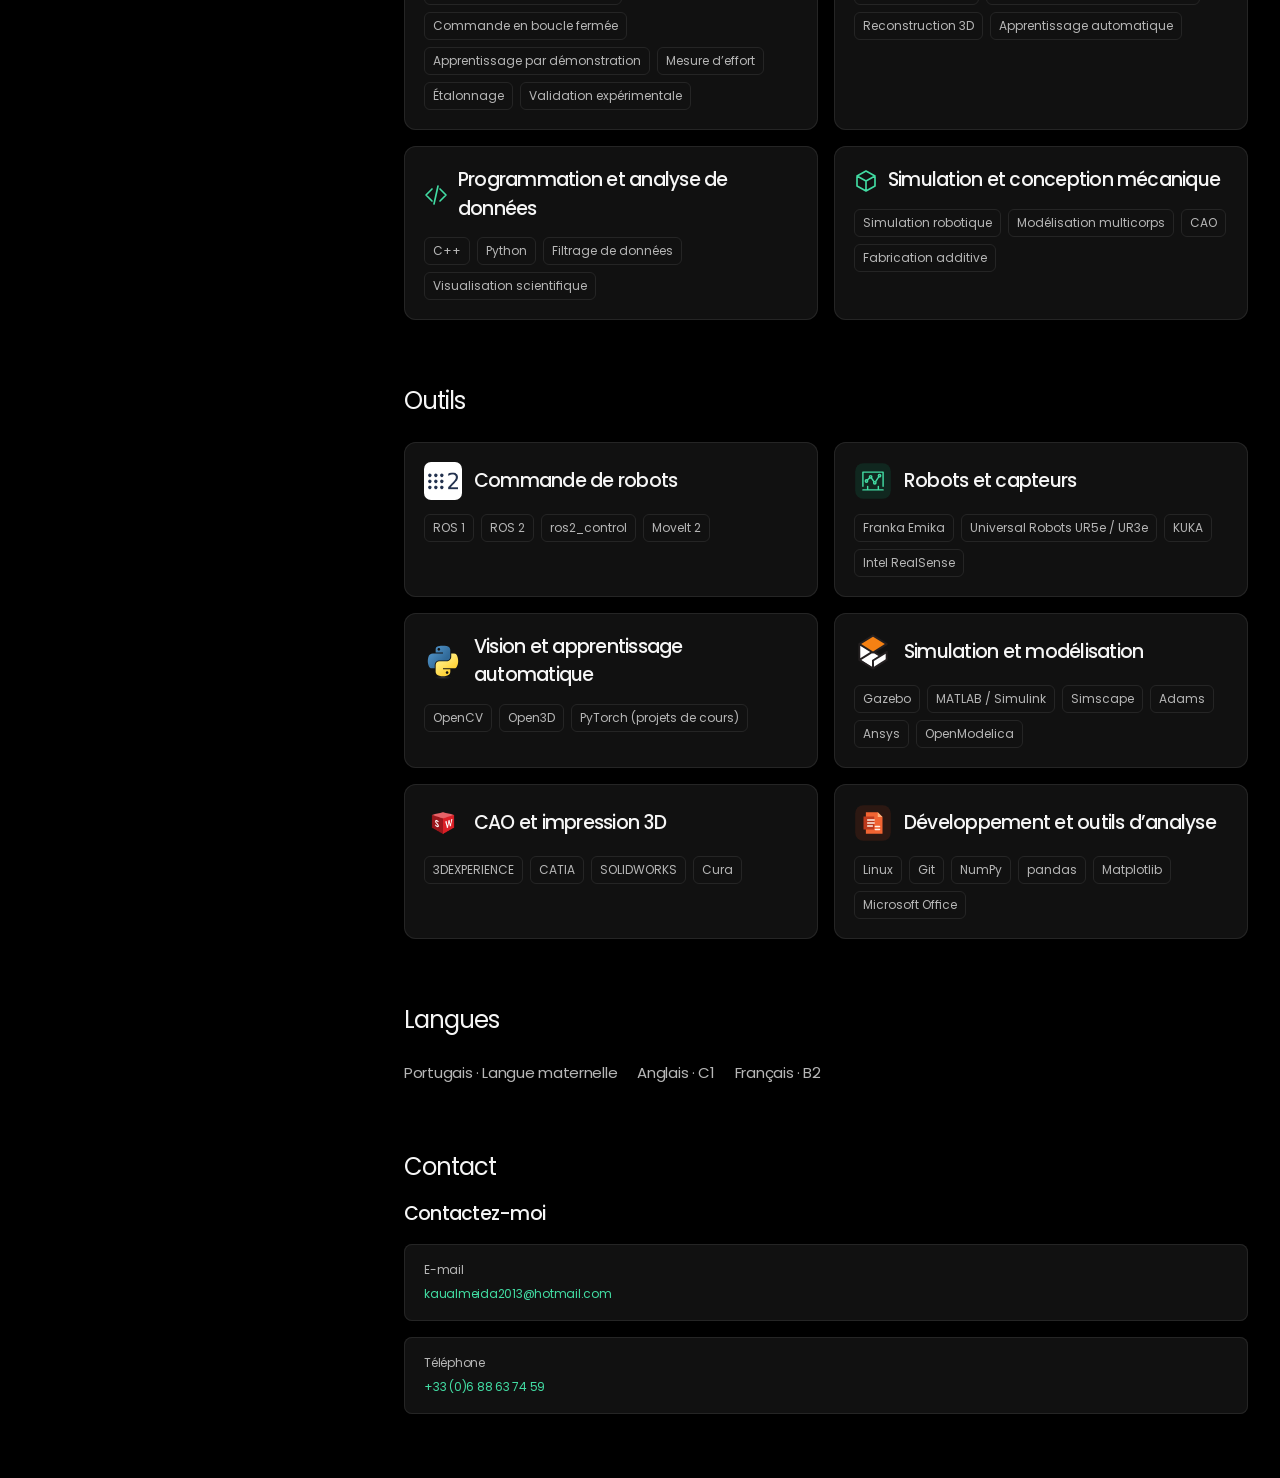
==== commit da44c88e: "Add files via upload" ====
--- a/index.html
+++ b/index.html
@@ -1,94 +1,97 @@
 <!doctype html>
-<html lang="en">
+<html lang="fr">
 <head>
   <meta charset="UTF-8">
   <meta name="viewport" content="width=device-width, initial-scale=1">
-  <title>Kauã Almeida — Robotics &amp; Mechanical Engineering</title>
-  <meta name="description" content="Kauã Ferreira de Almeida’s portfolio in robotics, control, mechanical engineering, and materials research. Seeking a six-month final-year internship from March 2027.">
-  <meta property="og:title" content="Kauã Almeida — Robotics &amp; Mechanical Engineering">
-  <meta property="og:description" content="Robotics, control, mechanical engineering, and experimental research.">
+  <title>Kauã Almeida | Robotique et génie mécanique</title>
+  <meta name="description" content="Portfolio de Kauã Ferreira de Almeida en robotique, automatique, génie mécanique et recherche sur les matériaux. À la recherche d’un stage de fin d’études de six mois à partir de mars 2027.">
+  <meta property="og:title" content="Kauã Almeida | Robotique et génie mécanique">
+  <meta property="og:description" content="Robotique, automatique, génie mécanique et recherche expérimentale.">
   <meta property="og:type" content="website">
-  <link rel="preload" href="./assets/fonts/poppins-400.woff2" as="font" type="font/woff2" crossorigin>
-  <link rel="stylesheet" href="./assets/styles.css">
-  <script src="./assets/typewriter.js" defer></script>
+  <link rel="preload" href="assets/fonts/poppins-400.woff2" as="font" type="font/woff2" crossorigin>
+  <link rel="stylesheet" href="assets/styles.css">
+  <script src="assets/typewriter.js" defer></script>
+  <meta property="og:locale" content="fr_FR">
+  <link rel="alternate" hreflang="en" href="en/">
 </head>
 <body>
-  <a href="#main" class="skip-link">Skip to content</a>
-  <nav class="site-nav" aria-label="Main navigation">
-    <a href="./" aria-current="page">Home</a>
-    <a href="#projects">Projects</a>
-    <a href="#experience">Experience</a>
-    <a href="#education">Education</a>
-    <a href="#skills">Skills</a>
-    <a href="#tools">Tools</a>
+  <a href="#main" class="skip-link">Aller au contenu</a>
+  <nav class="site-nav" aria-label="Navigation principale">
+    <a href="./" aria-current="page">Accueil</a>
+    <a href="#projects">Projets</a>
+    <a href="#experience">Expérience</a>
+    <a href="#education">Formation</a>
+    <a href="#skills">Compétences</a>
+    <a href="#tools">Outils</a>
     <a href="#contact">Contact</a>
+    <a class="language-switch" href="en/" hreflang="en" lang="en" aria-label="Read in English">EN</a>
   </nav>
 
   <div class="portfolio-layout">
-    <aside class="profile-card" aria-label="Profile">
-      <img class="profile-photo" src="./assets/images/kaua-portrait.jpeg" alt="Kauã Ferreira de Almeida" width="1024" height="1280" fetchpriority="high">
+    <aside class="profile-card" aria-label="Profil">
+      <img class="profile-photo" src="assets/images/kaua-portrait.jpeg" alt="Kauã Ferreira de Almeida" width="1024" height="1280" fetchpriority="high">
       <h3>Kauã Ferreira de Almeida</h3>
-      <h3>Mechanical &amp; Robotics Engineering</h3>
+      <h3>Génie mécanique et robotique</h3>
       <p class="profile-location">Clermont-Ferrand, France</p>
       <div class="profile-links">
         <a href="https://www.linkedin.com/in/kaua-ferreira-de-almeida/" target="_blank" rel="noopener noreferrer">LinkedIn</a>
-        <a href="mailto:kaualmeida2013@hotmail.com">Email</a>
+        <a href="mailto:kaualmeida2013@hotmail.com">E-mail</a>
       </div>
-      <a class="cv-button" href="./assets/images/cv-french.png" target="_blank" rel="noopener noreferrer">View French CV</a>
+      <a class="cv-button" href="CV_Kaua_FERREIRA_DE_ALMEIDA_QR.pdf" target="_blank" rel="noopener noreferrer">Voir le CV en français (PDF)</a>
     </aside>
 
     <main id="main" class="portfolio-content">
       <section class="intro" aria-label="Introduction">
-        <h2>Hello</h2>
-        <h1>I’m Kauã Ferreira de Almeida,</h1>
-        <h1 class="role-heading" data-role-heading>
-          <span class="sr-only">Mechanical Engineer and Robotics Engineer</span>
+        <h2>Bonjour</h2>
+        <h1>Je suis Kauã Ferreira de Almeida,</h1>
+        <h1 class="role-heading" data-role-heading data-secondary-role="Ingénieur en robotique">
+          <span class="sr-only">Ingénieur en mécanique et en robotique</span>
           <span class="role-visual" aria-hidden="true">
-            <span class="role-space">Mechanical Engineer</span>
-            <span class="role-line"><span data-typewriter>Mechanical Engineer</span><span class="typing-cursor"></span></span>
+            <span class="role-space">Ingénieur en mécanique</span>
+            <span class="role-line"><span data-typewriter>Ingénieur en mécanique</span><span class="typing-cursor"></span></span>
           </span>
         </h1>
-        <p class="intro-summary">I’m a final-year mechanical engineering student specializing in robotics and pursuing a parallel master’s in automation and robotics. At Institut Pascal, I helped turn a method for manipulating flexible objects into code, tested it on real robot arms and analyzed the results.</p>
-        <p class="availability">Seeking a 6-month final-year internship · Available March 2027</p>
+        <p class="intro-summary">Je suis en dernière année du cycle ingénieur en mécanique, spécialisé en robotique, et je suis en parallèle un master en automatique et robotique. À l’Institut Pascal, j’ai participé à l’implémentation d’une méthode de manipulation d’objets déformables, aux essais sur des bras robotiques et à l’analyse des résultats.</p>
+        <p class="availability">Stage de fin d’études de 6 mois · Disponible à partir de mars 2027</p>
         <div class="intro-actions">
-          <a class="intro-button" href="#projects">Explore projects <span aria-hidden="true">↓</span></a>
-          <a class="intro-secondary" href="#contact">Get in touch</a>
+          <a class="intro-button" href="#projects">Découvrir mes projets <span aria-hidden="true">↓</span></a>
+          <a class="intro-secondary" href="#contact">Me contacter</a>
         </div>
       </section>
 
       <section id="projects" aria-labelledby="projects-title">
-        <h2 id="projects-title" class="section-title">Selected projects</h2>
+        <h2 id="projects-title" class="section-title">Projets sélectionnés</h2>
         <div class="project-grid">
-          <a class="card project-card" data-project="deformable-objects" href="./deformable-objects/">
-            <img class="project-image franka-project-image" src="./assets/images/franka-cover.png" alt="Franka Emika robot arm with a two-finger gripper" width="800" height="800" loading="lazy">
+          <a class="card project-card" data-project="deformable-objects" href="deformable-objects/">
+            <img class="project-image franka-project-image" src="assets/images/franka-cover.png" alt="Bras robotique Franka Emika équipé d’une pince à deux doigts" width="800" height="800" loading="lazy">
             <div class="project-card-copy">
               <p class="project-year">Institut Pascal · 2026</p>
-              <h3>Learning to manipulate deformable objects</h3>
-              <p class="project-description">Implemented and tested a method that lets two or three robot arms adapt a taught movement using live feedback on the object’s shape.</p>
-              <p class="project-tags">Franka Emika · RGB-D · Robot learning</p>
-              <p class="project-action">Watch the experiments <span aria-hidden="true">→</span></p>
+              <h3>Apprentissage de la manipulation d’objets déformables</h3>
+              <p class="project-description">J’ai implémenté et testé une méthode qui permet à deux ou trois bras robotiques d’adapter un mouvement appris grâce à un retour visuel en temps réel sur la forme de l’objet.</p>
+              <p class="project-tags">Franka Emika · RGB-D · Apprentissage robotique</p>
+              <p class="project-action">Voir les expériences <span aria-hidden="true">→</span></p>
             </div>
           </a>
 
-          <a class="card project-card" data-project="3d-reconstruction" href="./3d-reconstruction/">
-            <img class="project-image reconstruction-project-image" src="./assets/images/reconstruction-shoe.jpg" alt="Red 3D mesh of a reconstructed shoe" width="625" height="378" loading="lazy">
+          <a class="card project-card" data-project="3d-reconstruction" href="3d-reconstruction/">
+            <img class="project-image reconstruction-project-image" src="assets/images/reconstruction-shoe.jpg" alt="Maillage 3D rouge d’une chaussure reconstruite" width="625" height="378" loading="lazy">
             <div class="project-card-copy">
               <p class="project-year">SIGMA Clermont · 2025–2026</p>
-              <h3>Robotic 3D reconstruction of a shoe</h3>
-              <p class="project-description">A team project that combined a simulated UR3e scan, RGB-D vision and Open3D to turn multiple views of a shoe into a 3D mesh.</p>
+              <h3>Reconstruction 3D robotisée d’une chaussure</h3>
+              <p class="project-description">En équipe, nous avons combiné un balayage simulé avec un UR3e, la vision RGB-D et Open3D pour produire un maillage 3D à partir de plusieurs vues d’une chaussure.</p>
               <p class="project-tags">ROS 2 · Gazebo · MoveIt 2 · Open3D</p>
-              <p class="project-action">See the reconstruction <span aria-hidden="true">→</span></p>
+              <p class="project-action">Voir la reconstruction <span aria-hidden="true">→</span></p>
             </div>
           </a>
 
-          <a class="card project-card" data-project="bioactive-pla" href="./bioactive-pla/">
-            <img class="project-image" src="./assets/images/pla-cover.png" alt="3D printer creating the letters 3D on a blue print bed" width="850" height="446" loading="lazy">
+          <a class="card project-card" data-project="bioactive-pla" href="bioactive-pla/">
+            <img class="project-image" src="assets/images/pla-cover.png" alt="Imprimante 3D formant les lettres 3D sur un plateau bleu" width="850" height="446" loading="lazy">
             <div class="project-card-copy">
-              <p class="project-year">Federal University of Uberlândia · 2022–2025</p>
-              <h3>Biocompatible, sterilization-resistant 3D-printed PLA</h3>
-              <p class="project-description">Powder bed annealing with a hydroxyapatite coating raised the heat deflection temperature to at least 150 °C, enabling autoclave sterilization without deformation in the tests.</p>
-              <p class="project-tags">3D printing · Hydroxyapatite · Materials testing</p>
-              <p class="project-action">Read the case study <span aria-hidden="true">→</span></p>
+              <p class="project-year">Université fédérale d’Uberlândia · 2022–2025</p>
+              <h3>PLA imprimé en 3D, biocompatible et résistant à la stérilisation</h3>
+              <p class="project-description">Le recuit en lit de poudre avec un revêtement d’hydroxyapatite a porté la température de fléchissement sous charge à au moins 150 °C. Les pièces testées ont ainsi pu être stérilisées en autoclave sans se déformer.</p>
+              <p class="project-tags">Impression 3D · Hydroxyapatite · Essais sur les matériaux</p>
+              <p class="project-action">Lire l’étude de cas <span aria-hidden="true">→</span></p>
             </div>
           </a>
         </div>
@@ -96,132 +99,132 @@
 
       <section aria-labelledby="publications-title">
         <h2 id="publications-title" class="section-title">Publications</h2>
-        <a class="card publication-card" href="https://doi.org/10.1007/s00170-026-18504-9" target="_blank" rel="noopener noreferrer">
+        <a class="card publication-card" hreflang="en" href="https://doi.org/10.1007/s00170-026-18504-9" target="_blank" rel="noopener noreferrer">
           <div class="publication-heading">
             <h3>Adhesion, sterilization resistance and heat deflection temperature of 3D printed PLA parts coated with hydroxyapatite by powder bed annealing</h3>
             <span class="publication-year">2026</span>
           </div>
           <p class="publication-journal">The International Journal of Advanced Manufacturing Technology</p>
           <div class="publication-details">
-            <p>July 2026 · Volume 145 (11–12) · Pages 8187–8206</p>
+            <p>Juillet 2026 · Volume 145 (11–12) · Pages 8187–8206</p>
             <p class="doi">DOI: 10.1007/s00170-026-18504-9 · CC BY 4.0</p>
           </div>
         </a>
       </section>
 
       <section id="experience" aria-labelledby="experience-title">
-        <h2 id="experience-title" class="section-title">Experience</h2>
+        <h2 id="experience-title" class="section-title">Expérience</h2>
         <div class="stack">
           <article class="card experience-card">
-            <h3>Robotics Research Intern</h3>
-            <p class="experience-meta">Institut Pascal, SIGMA Clermont · France · May – September 2026</p>
+            <h3>Stagiaire en recherche robotique</h3>
+            <p class="experience-meta">Institut Pascal, SIGMA Clermont · France · Mai à septembre 2026</p>
             <ul class="experience-details">
-              <li>Helped formulate the method and translated the mathematics into code to combine demonstrated robot motions with live shape feedback.</li>
-              <li>Ran experiments on Franka arms with a rubber sole, an A4 foam sheet and a triangular mat, and analyzed the resulting data.</li>
-            </ul>
-            <a class="section-link" href="./deformable-objects/">See the experiments <span aria-hidden="true">→</span></a>
+              <li>J’ai contribué à la formulation de la méthode et à sa mise en œuvre pour combiner des mouvements robotiques appris par démonstration et un retour visuel en temps réel sur la forme.</li>
+              <li>J’ai mené des essais avec des bras Franka sur une semelle en caoutchouc, une feuille de mousse A4 et un tapis triangulaire, puis analysé les données obtenues.</li>
+            </ul>
+            <a class="section-link" href="deformable-objects/">Voir les expériences <span aria-hidden="true">→</span></a>
           </article>
           <article class="card experience-card">
-            <h3>Researcher · Machining Laboratory</h3>
-            <p class="experience-meta">Federal University of Uberlândia · Brazil · March 2022 – June 2025</p>
+            <h3>Chercheur · Laboratoire d’usinage</h3>
+            <p class="experience-meta">Université fédérale d’Uberlândia · Brésil · Mars 2022 à juin 2025</p>
             <ul class="experience-details">
-              <li>Researched personalized 3D-printed insoles, low-cost bone implants and the mechanical behavior of printed materials.</li>
-              <li>Prepared scientific reports and presented findings at national and international events.</li>
-            </ul>
-            <a class="section-link" href="./bioactive-pla/">See the PLA research <span aria-hidden="true">→</span></a>
+              <li>J’ai étudié des semelles personnalisées imprimées en 3D, des implants osseux à faible coût et le comportement mécanique des matériaux imprimés.</li>
+              <li>J’ai rédigé des rapports scientifiques et présenté les résultats lors d’événements nationaux et internationaux.</li>
+            </ul>
+            <a class="section-link" href="bioactive-pla/">Voir les travaux sur le PLA <span aria-hidden="true">→</span></a>
           </article>
         </div>
       </section>
 
       <section id="education" aria-labelledby="education-title">
-        <h2 id="education-title" class="section-title">Education</h2>
+        <h2 id="education-title" class="section-title">Formation</h2>
         <div class="stack">
           <article class="card education-card">
-            <p class="education-meta">Aubière, France · 2025–2027 · In progress</p>
+            <p class="education-meta">Aubière, France · 2025–2027 · En cours</p>
             <h3>SIGMA Clermont</h3>
-            <p class="education-degree">Mechanical Engineering · Innovative Mechanisms and Robots (IMR)</p>
-            <p>Engineering double degree with the Federal University of Uberlândia. The IMR track covers robot kinematics and control, mechanical design, sensor integration and computer vision.</p>
-            <a class="section-link" href="./3d-reconstruction/">Applied project · Robotic 3D reconstruction <span aria-hidden="true">→</span></a>
+            <p class="education-degree">Génie mécanique · Mécanique innovante et robotique (IMR)</p>
+            <p>Double diplôme d’ingénieur avec l’Université fédérale d’Uberlândia. Le parcours IMR couvre la cinématique et la commande des robots, la conception mécanique, l’intégration de capteurs et la vision par ordinateur.</p>
+            <a class="section-link" href="3d-reconstruction/">Projet appliqué · Reconstruction 3D robotisée <span aria-hidden="true">→</span></a>
           </article>
           <article class="card education-card">
-            <p class="education-meta">Clermont-Ferrand, France · 2026–2027 · In progress</p>
+            <p class="education-meta">Clermont-Ferrand, France · 2026–2027 · En cours</p>
             <h3>Université Clermont Auvergne</h3>
-            <p class="education-degree">Master 2 · Automation &amp; Robotics · Perception artificielle et robotique (PAR)</p>
-            <p>Master’s program pursued alongside the SIGMA engineering degree. The track covers computer vision, sensor fusion, machine learning and robotic system modeling and control.</p>
+            <p class="education-degree">Master 2 · Automatique et robotique · Perception artificielle et robotique (PAR)</p>
+            <p>Master suivi en parallèle du cycle ingénieur à SIGMA Clermont. Le parcours couvre la vision par ordinateur, la fusion de données de capteurs, l’apprentissage automatique ainsi que la modélisation et la commande des systèmes robotiques.</p>
           </article>
           <article class="card education-card">
-            <p class="education-meta">Uberlândia, Brazil · 2022–2027 · In progress</p>
-            <h3>Federal University of Uberlândia</h3>
-            <p class="education-degree">Mechanical Engineering · Home institution for the double degree</p>
-            <p>Training in mechanics, materials, mechanical design and manufacturing processes, applied through research on additive manufacturing and printed materials at the Machining Laboratory.</p>
-            <a class="section-link" href="./bioactive-pla/">Applied research · 3D-printed PLA <span aria-hidden="true">→</span></a>
+            <p class="education-meta">Uberlândia, Brésil · 2022–2027 · En cours</p>
+            <h3>Université fédérale d’Uberlândia</h3>
+            <p class="education-degree">Génie mécanique · Établissement d’origine du double diplôme</p>
+            <p>Formation en mécanique, matériaux, conception et procédés de fabrication, mise en pratique au laboratoire d’usinage par des travaux sur la fabrication additive et les matériaux imprimés.</p>
+            <a class="section-link" href="bioactive-pla/">Recherche appliquée · PLA imprimé en 3D <span aria-hidden="true">→</span></a>
           </article>
         </div>
       </section>
 
       <section id="skills" aria-labelledby="skills-title">
-        <h2 id="skills-title" class="section-title">Skills</h2>
+        <h2 id="skills-title" class="section-title">Compétences</h2>
         <div class="skills-grid">
           <article class="card competency-card">
             <div class="skill-heading">
               <svg class="skill-icon" width="24" height="24" viewBox="0 0 24 24" fill="none" stroke="currentColor" stroke-width="1.65" stroke-linecap="round" stroke-linejoin="round" aria-hidden="true"><circle cx="12" cy="12" r="7"/><circle cx="12" cy="12" r="2.5"/><path d="M12 2v3m0 14v3M2 12h3m14 0h3M5 5l2 2m10 10 2 2M5 19l2-2M17 7l2-2"/></svg>
-              <h3>Robotics</h3>
-            </div>
-            <ul class="competency-tags" role="list">
-              <li>Motion planning</li>
-              <li>Closed-loop control</li>
-              <li>Learning from demonstration</li>
-              <li>Force sensing</li>
-              <li>Calibration</li>
-              <li>Experimental validation</li>
+              <h3>Robotique</h3>
+            </div>
+            <ul class="competency-tags" role="list">
+              <li>Planification de mouvements</li>
+              <li>Commande en boucle fermée</li>
+              <li>Apprentissage par démonstration</li>
+              <li>Mesure d’effort</li>
+              <li>Étalonnage</li>
+              <li>Validation expérimentale</li>
             </ul>
           </article>
           <article class="card competency-card">
             <div class="skill-heading">
               <svg class="skill-icon" width="24" height="24" viewBox="0 0 24 24" fill="none" stroke="currentColor" stroke-width="1.65" stroke-linecap="round" stroke-linejoin="round" aria-hidden="true"><path d="M2 12s3.5-6 10-6 10 6 10 6-3.5 6-10 6-10-6-10-6z"/><circle cx="12" cy="12" r="3"/></svg>
-              <h3>Vision &amp; AI</h3>
-            </div>
-            <ul class="competency-tags" role="list">
-              <li>RGB-D perception</li>
-              <li>Point cloud processing</li>
-              <li>3D reconstruction</li>
-              <li>Machine learning</li>
+              <h3>Vision et IA</h3>
+            </div>
+            <ul class="competency-tags" role="list">
+              <li>Perception RGB-D</li>
+              <li>Traitement de nuages de points</li>
+              <li>Reconstruction 3D</li>
+              <li>Apprentissage automatique</li>
             </ul>
           </article>
           <article class="card competency-card">
             <div class="skill-heading">
               <svg class="skill-icon" width="24" height="24" viewBox="0 0 24 24" fill="none" stroke="currentColor" stroke-width="1.65" stroke-linecap="round" stroke-linejoin="round" aria-hidden="true"><path d="m8 6-6 6 6 6m8-12 6 6-6 6m-2-15-4 18"/></svg>
-              <h3>Programming &amp; data analysis</h3>
+              <h3>Programmation et analyse de données</h3>
             </div>
             <ul class="competency-tags" role="list">
               <li>C++</li>
               <li>Python</li>
-              <li>Data filtering</li>
-              <li>Scientific visualization</li>
+              <li>Filtrage de données</li>
+              <li>Visualisation scientifique</li>
             </ul>
           </article>
           <article class="card competency-card">
             <div class="skill-heading">
               <svg class="skill-icon" width="24" height="24" viewBox="0 0 24 24" fill="none" stroke="currentColor" stroke-width="1.65" stroke-linecap="round" stroke-linejoin="round" aria-hidden="true"><path d="m12 2 9 5v10l-9 5-9-5V7l9-5zm-9 5 9 5 9-5m-9 5v10"/></svg>
-              <h3>Simulation &amp; mechanical design</h3>
-            </div>
-            <ul class="competency-tags" role="list">
-              <li>Robot simulation</li>
-              <li>Multibody modeling</li>
-              <li>CAD</li>
-              <li>Additive manufacturing</li>
+              <h3>Simulation et conception mécanique</h3>
+            </div>
+            <ul class="competency-tags" role="list">
+              <li>Simulation robotique</li>
+              <li>Modélisation multicorps</li>
+              <li>CAO</li>
+              <li>Fabrication additive</li>
             </ul>
           </article>
         </div>
       </section>
 
       <section id="tools" aria-labelledby="tools-title">
-        <h2 id="tools-title" class="section-title">Tools</h2>
+        <h2 id="tools-title" class="section-title">Outils</h2>
         <div class="skills-grid">
           <article class="card competency-card">
             <div class="tool-heading">
-              <img class="tool-logo tool-logo-light" src="./assets/icons/ros.png" alt="" width="38" height="38" loading="lazy">
-              <h3>Robot control</h3>
+              <img class="tool-logo tool-logo-light" src="assets/icons/ros.png" alt="" width="38" height="38" loading="lazy">
+              <h3>Commande de robots</h3>
             </div>
             <ul class="competency-tags" role="list">
               <li>ROS 1</li>
@@ -232,8 +235,8 @@
           </article>
           <article class="card competency-card">
             <div class="tool-heading">
-              <img class="tool-logo" src="./assets/icons/sensing.svg" alt="" width="38" height="38" loading="lazy">
-              <h3>Robots &amp; sensors</h3>
+              <img class="tool-logo" src="assets/icons/sensing.svg" alt="" width="38" height="38" loading="lazy">
+              <h3>Robots et capteurs</h3>
             </div>
             <ul class="competency-tags" role="list">
               <li>Franka Emika</li>
@@ -244,19 +247,19 @@
           </article>
           <article class="card competency-card">
             <div class="tool-heading">
-              <img class="tool-logo" src="./assets/icons/python.svg" alt="" width="38" height="38" loading="lazy">
-              <h3>Vision &amp; machine learning</h3>
+              <img class="tool-logo" src="assets/icons/python.svg" alt="" width="38" height="38" loading="lazy">
+              <h3>Vision et apprentissage automatique</h3>
             </div>
             <ul class="competency-tags" role="list">
               <li>OpenCV</li>
               <li>Open3D</li>
-              <li>PyTorch (coursework)</li>
-            </ul>
-          </article>
-          <article class="card competency-card">
-            <div class="tool-heading">
-              <img class="tool-logo" src="./assets/icons/gazebo.svg" alt="" width="38" height="38" loading="lazy">
-              <h3>Simulation &amp; modeling</h3>
+              <li>PyTorch (projets de cours)</li>
+            </ul>
+          </article>
+          <article class="card competency-card">
+            <div class="tool-heading">
+              <img class="tool-logo" src="assets/icons/gazebo.svg" alt="" width="38" height="38" loading="lazy">
+              <h3>Simulation et modélisation</h3>
             </div>
             <ul class="competency-tags" role="list">
               <li>Gazebo</li>
@@ -269,8 +272,8 @@
           </article>
           <article class="card competency-card">
             <div class="tool-heading">
-              <img class="tool-logo" src="./assets/icons/solidworks.png" alt="" width="38" height="38" loading="lazy">
-              <h3>CAD &amp; 3D printing</h3>
+              <img class="tool-logo" src="assets/icons/solidworks.png" alt="" width="38" height="38" loading="lazy">
+              <h3>CAO et impression 3D</h3>
             </div>
             <ul class="competency-tags" role="list">
               <li>3DEXPERIENCE</li>
@@ -281,8 +284,8 @@
           </article>
           <article class="card competency-card">
             <div class="tool-heading">
-              <img class="tool-logo" src="./assets/icons/office.svg" alt="" width="38" height="38" loading="lazy">
-              <h3>Development &amp; data tools</h3>
+              <img class="tool-logo" src="assets/icons/office.svg" alt="" width="38" height="38" loading="lazy">
+              <h3>Développement et outils d’analyse</h3>
             </div>
             <ul class="competency-tags" role="list">
               <li>Linux</li>
@@ -297,16 +300,16 @@
       </section>
 
       <section aria-labelledby="languages-title">
-        <h2 id="languages-title" class="section-title">Languages</h2>
-        <p class="languages"><span>Portuguese · Native</span><span>English · C1</span><span>French · B2</span></p>
+        <h2 id="languages-title" class="section-title">Langues</h2>
+        <p class="languages"><span>Portugais · Langue maternelle</span><span>Anglais · C1</span><span>Français · B2</span></p>
       </section>
 
       <section id="contact" class="contact" aria-labelledby="contact-title">
         <h2 id="contact-title" class="section-title">Contact</h2>
-        <h3>Let’s get in touch!</h3>
+        <h3>Contactez-moi</h3>
         <div class="stack">
-          <a class="card contact-row" href="mailto:kaualmeida2013@hotmail.com"><p class="contact-label">Email</p><p class="contact-value">kaualmeida2013@hotmail.com</p></a>
-          <a class="card contact-row" href="tel:+33688637459"><p class="contact-label">Phone</p><p class="contact-value">+33 (0)6 88 63 74 59</p></a>
+          <a class="card contact-row" href="mailto:kaualmeida2013@hotmail.com"><p class="contact-label">E-mail</p><p class="contact-value">kaualmeida2013@hotmail.com</p></a>
+          <a class="card contact-row" href="tel:+33688637459"><p class="contact-label">Téléphone</p><p class="contact-value">+33 (0)6 88 63 74 59</p></a>
         </div>
       </section>
     </main>
--- a/assets/styles.css
+++ b/assets/styles.css
@@ -71,6 +71,16 @@
   line-height: 24px;
 }
 .site-nav a:hover, .profile-links a:hover, .back-link:hover { color: var(--accent); }
+.language-switch {
+  margin-inline-start: auto;
+  border: 1px solid var(--accent);
+  border-radius: 7px;
+  padding: 4px 12px;
+  color: var(--accent);
+  font-size: 13px;
+  font-weight: 600;
+}
+.site-nav .language-switch:hover { background: var(--accent); color: var(--background); }
 
 .portfolio-layout {
   display: flex;
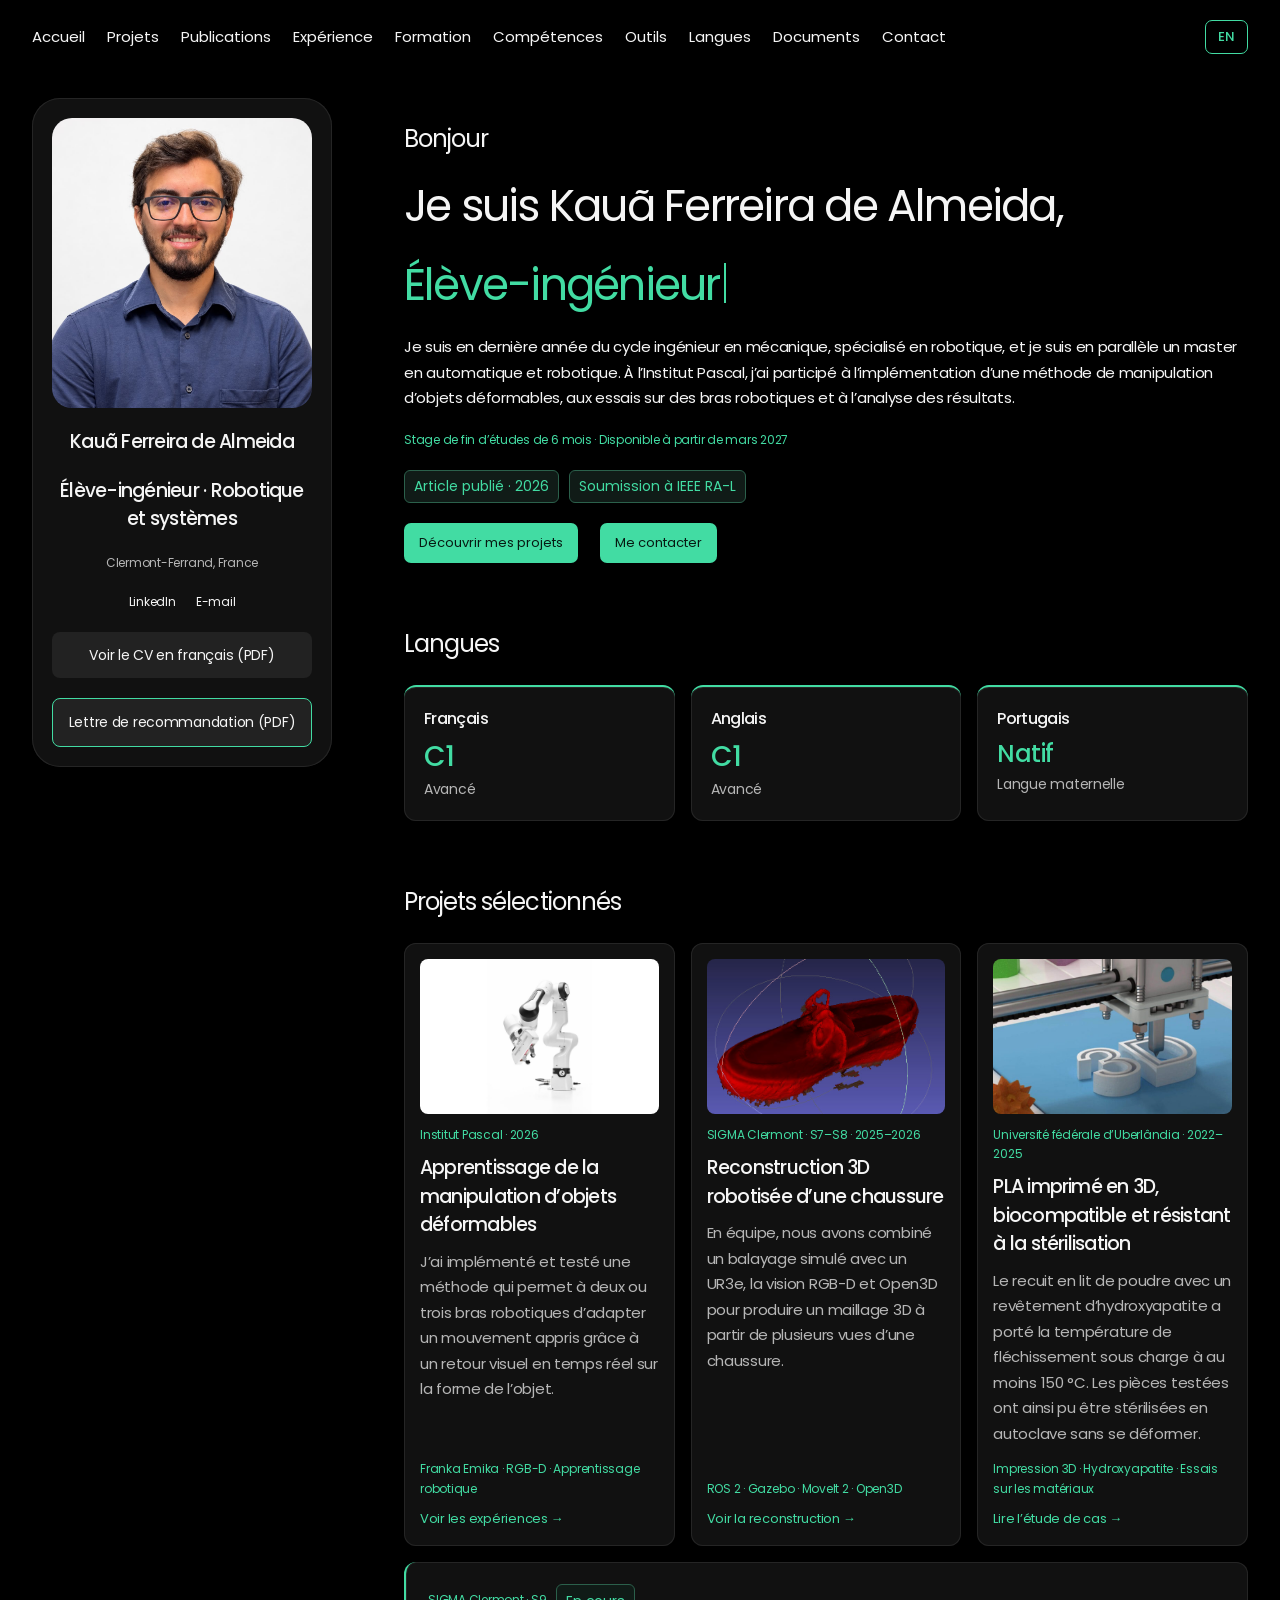
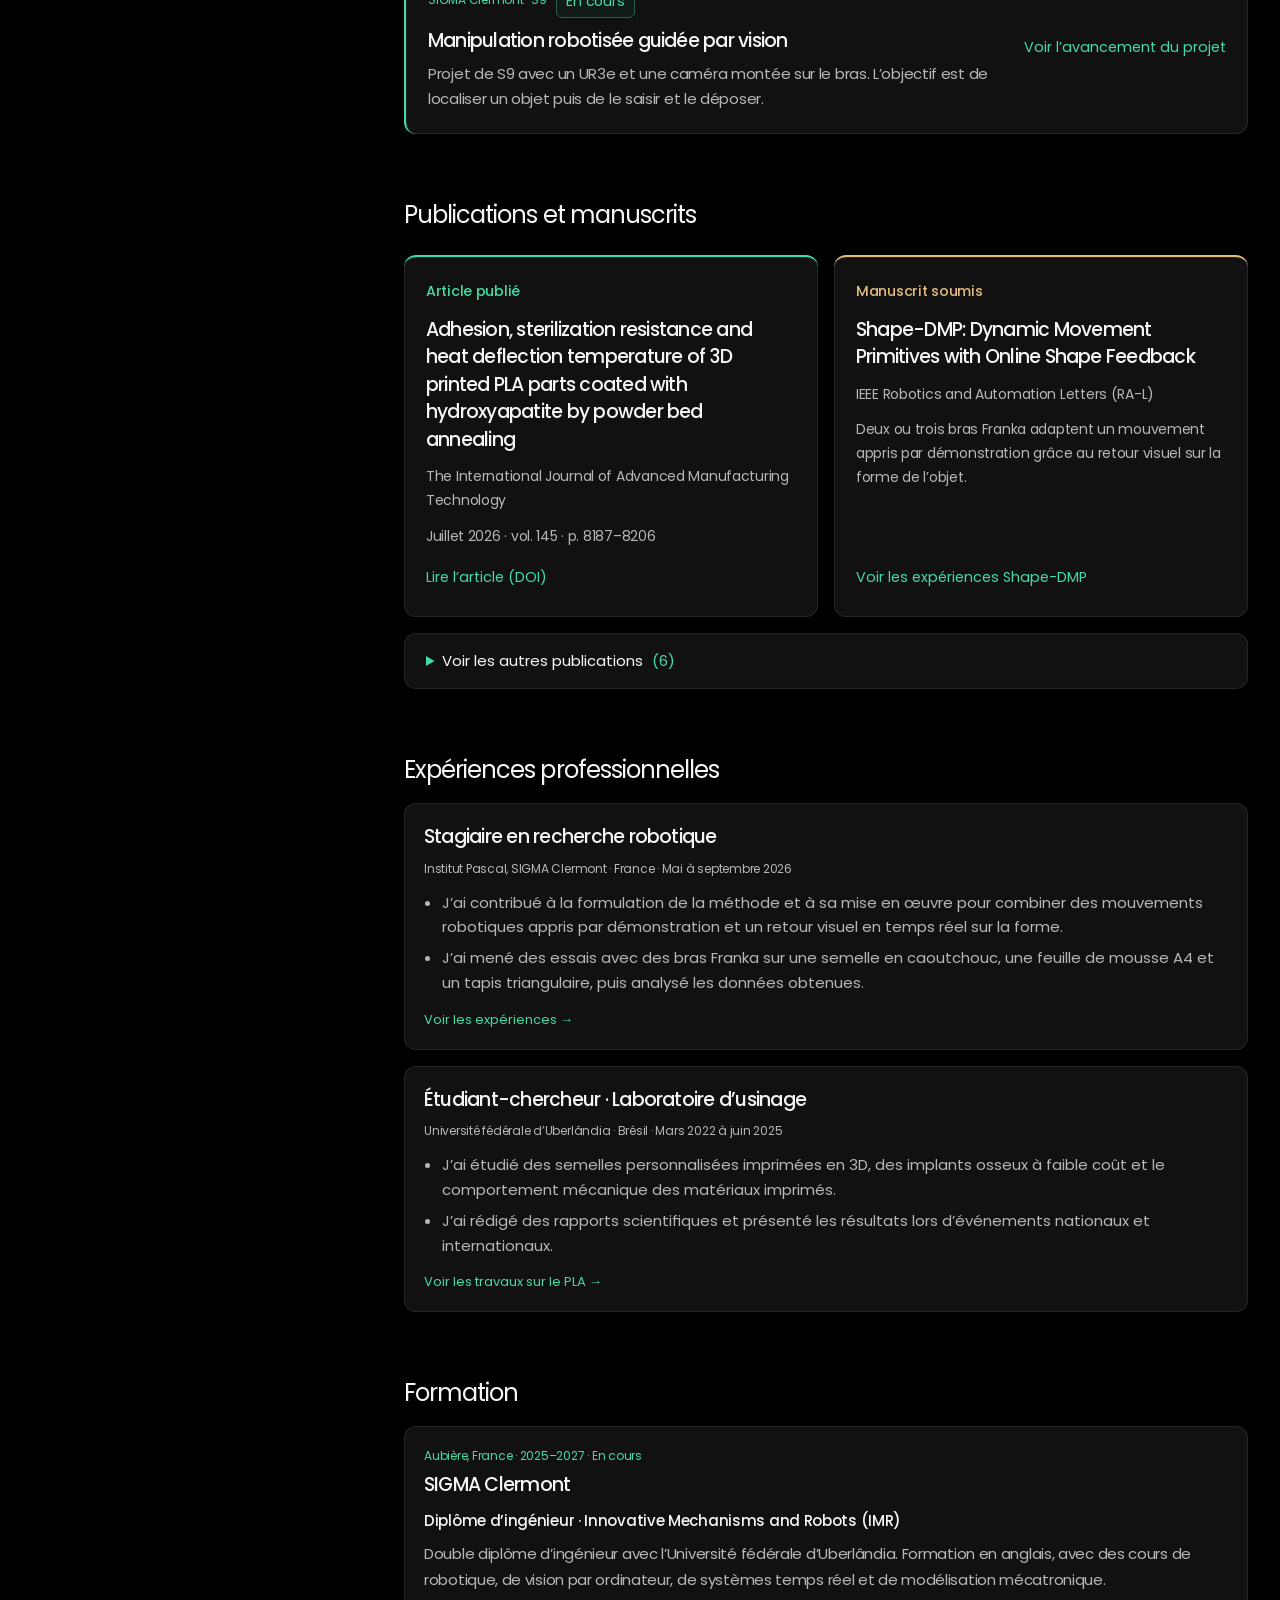
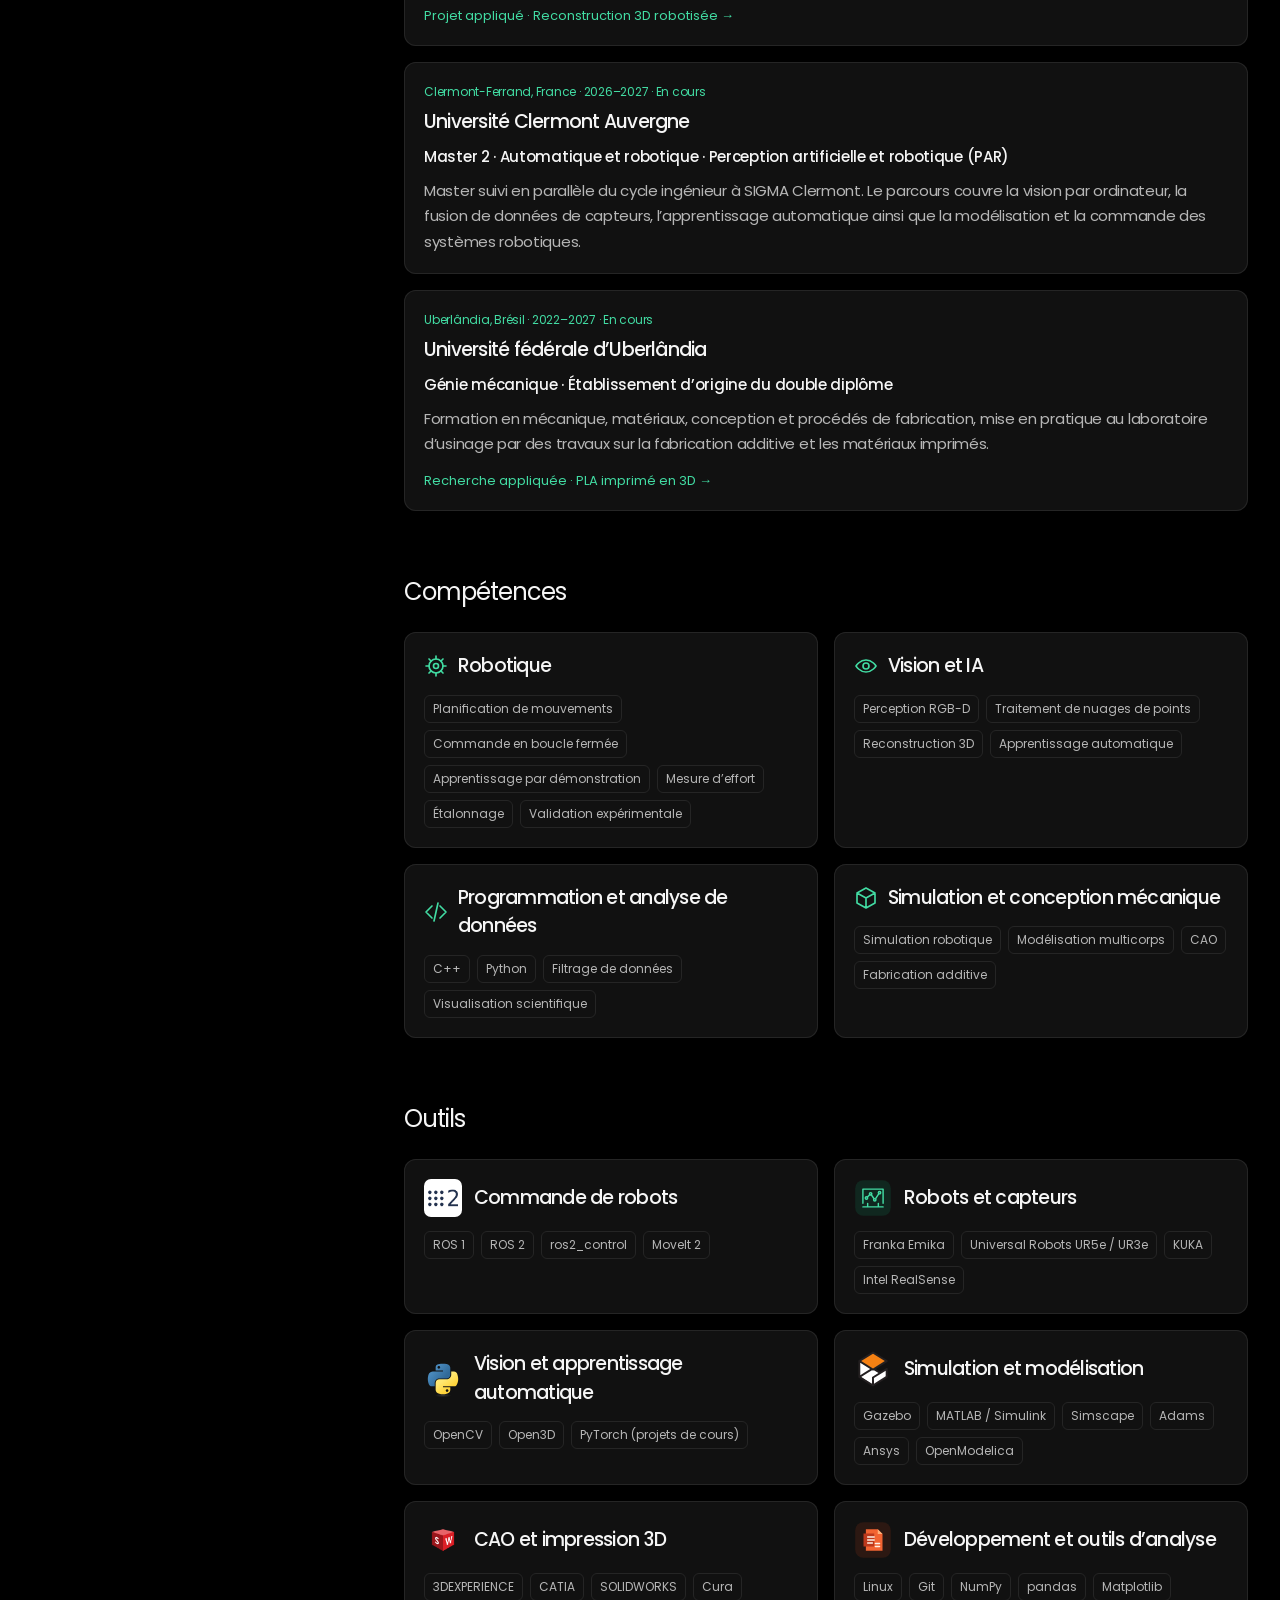
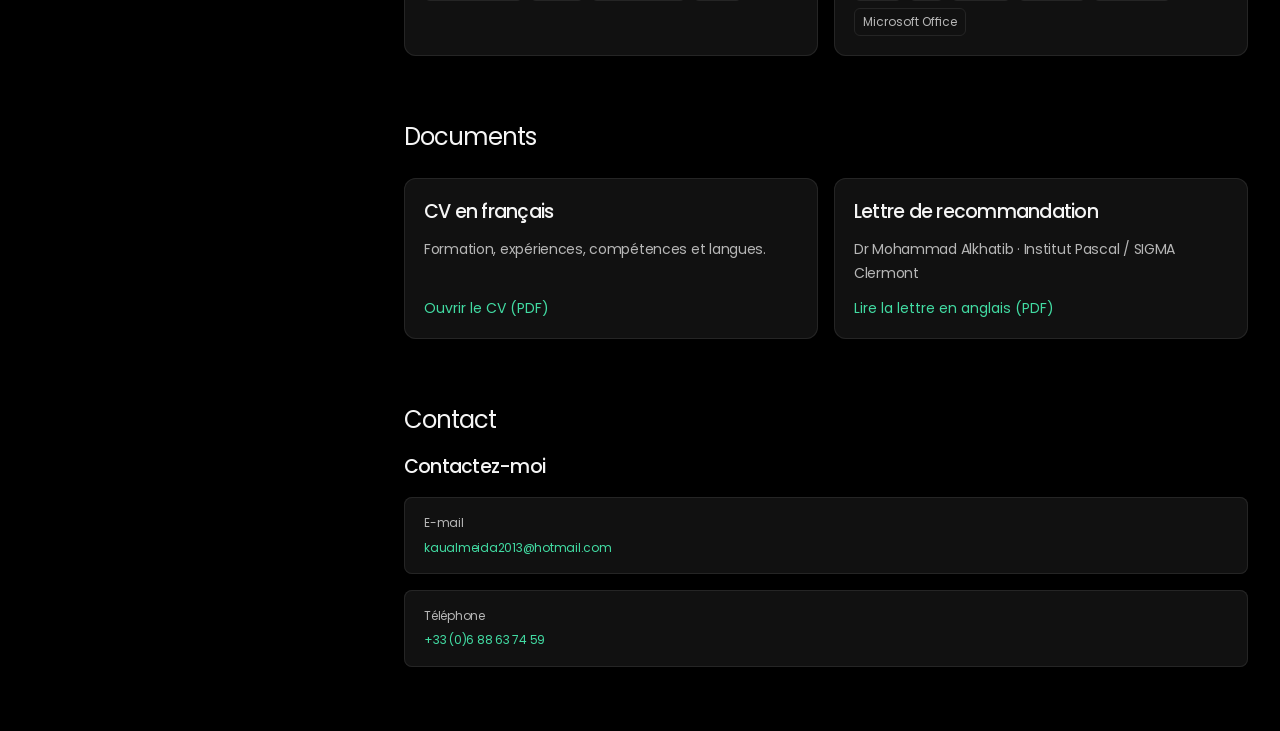
==== commit 0cfbd5db: "Add files via upload" ====
--- a/index.html
+++ b/index.html
@@ -19,10 +19,13 @@
   <nav class="site-nav" aria-label="Navigation principale">
     <a href="./" aria-current="page">Accueil</a>
     <a href="#projects">Projets</a>
+    <a href="#publications">Publications</a>
     <a href="#experience">Expérience</a>
     <a href="#education">Formation</a>
     <a href="#skills">Compétences</a>
     <a href="#tools">Outils</a>
+    <a href="#languages">Langues</a>
+    <a href="#documents">Documents</a>
     <a href="#contact">Contact</a>
     <a class="language-switch" href="en/" hreflang="en" lang="en" aria-label="Read in English">EN</a>
   </nav>
@@ -31,32 +34,46 @@
     <aside class="profile-card" aria-label="Profil">
       <img class="profile-photo" src="assets/images/kaua-portrait.jpeg" alt="Kauã Ferreira de Almeida" width="1024" height="1280" fetchpriority="high">
       <h3>Kauã Ferreira de Almeida</h3>
-      <h3>Génie mécanique et robotique</h3>
+      <h3>Élève-ingénieur · Robotique et systèmes</h3>
       <p class="profile-location">Clermont-Ferrand, France</p>
       <div class="profile-links">
         <a href="https://www.linkedin.com/in/kaua-ferreira-de-almeida/" target="_blank" rel="noopener noreferrer">LinkedIn</a>
         <a href="mailto:kaualmeida2013@hotmail.com">E-mail</a>
       </div>
       <a class="cv-button" href="CV_Kaua_FERREIRA_DE_ALMEIDA_QR.pdf" target="_blank" rel="noopener noreferrer">Voir le CV en français (PDF)</a>
+      <a class="cv-button recommendation-button" href="Lettre_recommandation_Kaua_FERREIRA_DE_ALMEIDA.pdf" target="_blank" rel="noopener noreferrer">Lettre de recommandation (PDF)</a>
     </aside>
 
     <main id="main" class="portfolio-content">
       <section class="intro" aria-label="Introduction">
         <h2>Bonjour</h2>
         <h1>Je suis Kauã Ferreira de Almeida,</h1>
-        <h1 class="role-heading" data-role-heading data-secondary-role="Ingénieur en robotique">
-          <span class="sr-only">Ingénieur en mécanique et en robotique</span>
+        <h1 class="role-heading" data-role-heading data-secondary-role="Robotique et systèmes">
+          <span class="sr-only">Élève-ingénieur · Robotique et systèmes</span>
           <span class="role-visual" aria-hidden="true">
-            <span class="role-space">Ingénieur en mécanique</span>
-            <span class="role-line"><span data-typewriter>Ingénieur en mécanique</span><span class="typing-cursor"></span></span>
+            <span class="role-space">Élève-ingénieur</span>
+            <span class="role-line"><span data-typewriter>Élève-ingénieur</span><span class="typing-cursor"></span></span>
           </span>
         </h1>
         <p class="intro-summary">Je suis en dernière année du cycle ingénieur en mécanique, spécialisé en robotique, et je suis en parallèle un master en automatique et robotique. À l’Institut Pascal, j’ai participé à l’implémentation d’une méthode de manipulation d’objets déformables, aux essais sur des bras robotiques et à l’analyse des résultats.</p>
         <p class="availability">Stage de fin d’études de 6 mois · Disponible à partir de mars 2027</p>
+        <div class="research-shortcuts">
+          <a href="#journal-paper">Article publié · 2026</a>
+          <a href="#ral-submission">Soumission à IEEE RA-L</a>
+        </div>
         <div class="intro-actions">
-          <a class="intro-button" href="#projects">Découvrir mes projets <span aria-hidden="true">↓</span></a>
-          <a class="intro-secondary" href="#contact">Me contacter</a>
-        </div>
+          <a class="intro-button" href="#projects">Découvrir mes projets</a>
+          <a class="intro-button" href="#contact">Me contacter</a>
+        </div>
+      </section>
+
+      <section id="languages" aria-labelledby="languages-title">
+        <h2 id="languages-title" class="section-title">Langues</h2>
+        <ul class="language-grid" role="list">
+          <li class="card language-card"><h3>Français</h3><p class="language-level">C1</p><p>Avancé</p></li>
+          <li class="card language-card"><h3>Anglais</h3><p class="language-level">C1</p><p>Avancé</p></li>
+          <li class="card language-card"><h3>Portugais</h3><p class="language-level language-native">Natif</p><p>Langue maternelle</p></li>
+        </ul>
       </section>
 
       <section id="projects" aria-labelledby="projects-title">
@@ -76,7 +93,7 @@
           <a class="card project-card" data-project="3d-reconstruction" href="3d-reconstruction/">
             <img class="project-image reconstruction-project-image" src="assets/images/reconstruction-shoe.jpg" alt="Maillage 3D rouge d’une chaussure reconstruite" width="625" height="378" loading="lazy">
             <div class="project-card-copy">
-              <p class="project-year">SIGMA Clermont · 2025–2026</p>
+              <p class="project-year">SIGMA Clermont · S7–S8 · 2025–2026</p>
               <h3>Reconstruction 3D robotisée d’une chaussure</h3>
               <p class="project-description">En équipe, nous avons combiné un balayage simulé avec un UR3e, la vision RGB-D et Open3D pour produire un maillage 3D à partir de plusieurs vues d’une chaussure.</p>
               <p class="project-tags">ROS 2 · Gazebo · MoveIt 2 · Open3D</p>
@@ -95,25 +112,53 @@
             </div>
           </a>
         </div>
-      </section>
-
-      <section aria-labelledby="publications-title">
-        <h2 id="publications-title" class="section-title">Publications</h2>
-        <a class="card publication-card" hreflang="en" href="https://doi.org/10.1007/s00170-026-18504-9" target="_blank" rel="noopener noreferrer">
-          <div class="publication-heading">
-            <h3>Adhesion, sterilization resistance and heat deflection temperature of 3D printed PLA parts coated with hydroxyapatite by powder bed annealing</h3>
-            <span class="publication-year">2026</span>
+        <a class="card project-card project-in-progress" href="vision-guided-manipulation/">
+          <div>
+            <p class="project-year">SIGMA Clermont · S9 <span class="project-progress-status">En cours</span></p>
+            <h3>Manipulation robotisée guidée par vision</h3>
+            <p class="project-description">Projet de S9 avec un UR3e et une caméra montée sur le bras. L’objectif est de localiser un objet puis de le saisir et le déposer.</p>
           </div>
-          <p class="publication-journal">The International Journal of Advanced Manufacturing Technology</p>
-          <div class="publication-details">
-            <p>Juillet 2026 · Volume 145 (11–12) · Pages 8187–8206</p>
-            <p class="doi">DOI: 10.1007/s00170-026-18504-9 · CC BY 4.0</p>
+          <span class="project-action">Voir l’avancement du projet</span>
+        </a>
+      </section>
+
+      <section id="publications" aria-labelledby="publications-title">
+        <h2 id="publications-title" class="section-title">Publications et manuscrits</h2>
+        <div class="research-grid">
+          <article id="journal-paper" class="card publication-card featured-publication">
+            <p class="research-status">Article publié</p>
+            <h3 lang="en">Adhesion, sterilization resistance and heat deflection temperature of 3D printed PLA parts coated with hydroxyapatite by powder bed annealing</h3>
+            <p class="publication-journal" lang="en">The International Journal of Advanced Manufacturing Technology</p>
+            <p class="publication-meta">Juillet 2026 · vol. 145 · p. 8187–8206</p>
+            <a class="research-action" href="https://doi.org/10.1007/s00170-026-18504-9" hreflang="en" target="_blank" rel="noopener noreferrer">Lire l’article (DOI)</a>
+          </article>
+          <article id="ral-submission" class="card publication-card featured-submission">
+            <p class="research-status">Manuscrit soumis</p>
+            <h3 lang="en">Shape-DMP: Dynamic Movement Primitives with Online Shape Feedback</h3>
+            <p class="publication-journal" lang="en">IEEE Robotics and Automation Letters (RA-L)</p>
+            <p class="publication-meta">Deux ou trois bras Franka adaptent un mouvement appris par démonstration grâce au retour visuel sur la forme de l’objet.</p>
+            <a class="research-action" href="deformable-objects/">Voir les expériences Shape-DMP</a>
+          </article>
+        </div>
+        <details class="card publications-disclosure">
+          <summary>Voir les autres publications <span class="publication-count">(6)</span></summary>
+          <div class="proceedings-content">
+            <p>Six articles dans les actes du COBEM et du COBEF, répertoriés dans mon CV Lattes.</p>
+            <ul class="proceedings-list">
+              <li><p><a href="https://www.abcm.org.br/proceedings/view/COB2023/0505" target="_blank" rel="noopener noreferrer"><span lang="en">Comparison of impact resistance of annealed 3D printed PLA according to different Izod ASTM test standards</span></a></p><span class="proceedings-venue">COBEM 2023</span></li>
+<li><p><span lang="pt">Quantificação de incerteza e calibração de células de carga com sistema de aquisição por Arduino</span></p><span class="proceedings-venue">COBEF 2023</span></li>
+<li><p><span lang="pt">Influência de parâmetros de impressão nas resistências ao impacto e à tração de peças produzidas pelo processo Fused Filament Fabrication</span></p><span class="proceedings-venue">COBEF 2023</span></li>
+<li><p><span lang="en">Influence of annealing on PLA mechanical and thermal resistance</span></p><span class="proceedings-venue">COBEM 2023</span></li>
+<li><p><a href="https://abcm.org.br/proceedings/view/COF23/0279" target="_blank" rel="noopener noreferrer"><span lang="pt">Análise dos efeitos do recozimento na resistência ao impacto de peças poliméricas impressas por FFF</span></a></p><span class="proceedings-venue">COBEF 2023</span></li>
+<li><p><a href="https://abcm.org.br/proceedings/view/COB2023/0502" target="_blank" rel="noopener noreferrer"><span lang="en">Impact resistance of quenched 1045 steel bars for quick stop equipment in turning operations</span></a></p><span class="proceedings-venue">COBEM 2023</span></li>
+            </ul>
+            <a class="research-action" href="https://lattes.cnpq.br/2538190620494968" hreflang="pt" target="_blank" rel="noopener noreferrer">Consulter mon CV Lattes</a>
           </div>
-        </a>
+        </details>
       </section>
 
       <section id="experience" aria-labelledby="experience-title">
-        <h2 id="experience-title" class="section-title">Expérience</h2>
+        <h2 id="experience-title" class="section-title">Expériences professionnelles</h2>
         <div class="stack">
           <article class="card experience-card">
             <h3>Stagiaire en recherche robotique</h3>
@@ -125,7 +170,7 @@
             <a class="section-link" href="deformable-objects/">Voir les expériences <span aria-hidden="true">→</span></a>
           </article>
           <article class="card experience-card">
-            <h3>Chercheur · Laboratoire d’usinage</h3>
+            <h3>Étudiant-chercheur · Laboratoire d’usinage</h3>
             <p class="experience-meta">Université fédérale d’Uberlândia · Brésil · Mars 2022 à juin 2025</p>
             <ul class="experience-details">
               <li>J’ai étudié des semelles personnalisées imprimées en 3D, des implants osseux à faible coût et le comportement mécanique des matériaux imprimés.</li>
@@ -142,8 +187,8 @@
           <article class="card education-card">
             <p class="education-meta">Aubière, France · 2025–2027 · En cours</p>
             <h3>SIGMA Clermont</h3>
-            <p class="education-degree">Génie mécanique · Mécanique innovante et robotique (IMR)</p>
-            <p>Double diplôme d’ingénieur avec l’Université fédérale d’Uberlândia. Le parcours IMR couvre la cinématique et la commande des robots, la conception mécanique, l’intégration de capteurs et la vision par ordinateur.</p>
+            <p class="education-degree">Diplôme d’ingénieur · Innovative Mechanisms and Robots (IMR)</p>
+            <p>Double diplôme d’ingénieur avec l’Université fédérale d’Uberlândia. Formation en anglais, avec des cours de robotique, de vision par ordinateur, de systèmes temps réel et de modélisation mécatronique.</p>
             <a class="section-link" href="3d-reconstruction/">Projet appliqué · Reconstruction 3D robotisée <span aria-hidden="true">→</span></a>
           </article>
           <article class="card education-card">
@@ -299,9 +344,20 @@
         </div>
       </section>
 
-      <section aria-labelledby="languages-title">
-        <h2 id="languages-title" class="section-title">Langues</h2>
-        <p class="languages"><span>Portugais · Langue maternelle</span><span>Anglais · C1</span><span>Français · B2</span></p>
+      <section id="documents" aria-labelledby="documents-title">
+        <h2 id="documents-title" class="section-title">Documents</h2>
+        <div class="documents-grid">
+          <a class="card document-card" href="CV_Kaua_FERREIRA_DE_ALMEIDA_QR.pdf" target="_blank" rel="noopener noreferrer">
+            <h3>CV en français</h3>
+            <p>Formation, expériences, compétences et langues.</p>
+            <span class="document-action">Ouvrir le CV (PDF)</span>
+          </a>
+          <a class="card document-card" href="Lettre_recommandation_Kaua_FERREIRA_DE_ALMEIDA.pdf" target="_blank" rel="noopener noreferrer">
+            <h3>Lettre de recommandation</h3>
+            <p>Dr Mohammad Alkhatib · Institut Pascal / SIGMA Clermont</p>
+            <span class="document-action">Lire la lettre en anglais (PDF)</span>
+          </a>
+        </div>
       </section>
 
       <section id="contact" class="contact" aria-labelledby="contact-title">
--- a/assets/styles.css
+++ b/assets/styles.css
@@ -146,11 +146,11 @@
 .availability { color: var(--accent); font-size: 12px; line-height: 1.6; }
 
 .intro-actions { display: flex; flex-wrap: wrap; align-items: center; gap: 14px 22px; }
-.intro-button, .intro-secondary, .section-link { font-size: 13px; }
+.intro-button, .section-link { font-size: 13px; }
 .intro-button { padding: 10px 15px; border-radius: 7px; background: var(--accent); color: #071a12; }
 .intro-button:hover { background: #76e6bc; }
-.intro-secondary, .section-link, .project-action { color: var(--accent); }
-.intro-secondary:hover, .section-link:hover, .project-card:hover .project-action { text-decoration: underline; text-underline-offset: 4px; }
+.section-link, .project-action { color: var(--accent); }
+.section-link:hover, .project-card:hover .project-action { text-decoration: underline; text-underline-offset: 4px; }
 
 .card {
   display: block;
@@ -160,25 +160,6 @@
 }
 a.card { transition: box-shadow .18s, background .18s; }
 a.card:hover { box-shadow: inset 0 0 0 1px #555; background: #151515; }
-.publication-card { padding: 20px; }
-.publication-heading { display: flex; align-items: flex-start; gap: 16px; }
-.publication-heading h3 { flex: 1; }
-.publication-year {
-  flex-shrink: 0;
-  padding: 6px 8px;
-  border: 1px solid var(--border);
-  border-radius: 4px;
-  background: #222;
-  color: var(--muted);
-  font-size: 12px;
-  line-height: 1.6;
-  letter-spacing: -.02em;
-}
-.publication-journal { margin-top: 20px; color: var(--muted); }
-.publication-details { border-top: 1px solid var(--border); padding-top: 12px; margin-top: 16px; }
-.publication-details p { color: var(--muted); font-size: 12px; line-height: 1.6; }
-.publication-details .doi { color: var(--accent); margin-top: 6px; }
-
 #projects { scroll-margin-top: 24px; }
 .project-grid { display: grid; grid-template-columns: repeat(3, minmax(0, 1fr)); gap: 16px; }
 .project-card { padding: 16px; display: flex; flex-direction: column; gap: 12px; min-width: 0; }
@@ -313,8 +294,6 @@
   .intro { gap: 20px; }
   .project-grid, .skills-grid { grid-template-columns: 1fr; }
   .project-image, .project-placeholder { height: 210px; }
-  .publication-heading { gap: 12px; }
-  .publication-year { padding: 4px 6px; }
   .languages { display: flex; flex-direction: column; gap: 8px; }
   .contact-row { flex-direction: column; align-items: flex-start; gap: 4px; }
   .case-study { padding: 24px 20px 48px; }
@@ -338,3 +317,90 @@
   *, *::before, *::after { transition: none !important; }
   .typing-cursor { animation: none; }
 }
+
+/* Languages and downloadable application documents. */
+.language-grid { display: grid; grid-template-columns: repeat(3, minmax(0, 1fr)); gap: 16px; margin: 0; padding: 0; list-style: none; }
+.language-card { padding: 20px; border-top: 2px solid var(--accent); }
+.language-card h3 { font-size: 16px; }
+.language-card p { color: var(--muted); font-size: 14px; }
+.language-card .language-level { margin: 8px 0 4px; color: var(--accent); font-size: 28px; line-height: 1.25; font-weight: 500; }
+.language-card .language-native { font-size: 24px; }
+.documents-grid { display: grid; grid-template-columns: repeat(2, minmax(0, 1fr)); gap: 16px; }
+.document-card { display: flex; flex-direction: column; gap: 12px; padding: 20px; }
+.document-card p { color: var(--muted); font-size: 14px; }
+.document-action { color: var(--accent); font-size: 14px; margin-top: auto; }
+.profile-card .cv-button { font-size: 14px; color: var(--text); }
+.recommendation-button { border: 1px solid var(--accent); }
+@media (max-width: 560px) {
+  .language-grid { gap: 8px; }
+  .language-card { padding: 12px 9px; }
+  .language-card h3 { font-size: 14px; }
+  .language-card p { font-size: 13px; }
+  .language-card .language-native { font-size: 20px; }
+  .documents-grid { grid-template-columns: 1fr; }
+}
+
+/* Featured research and the current IMR project */
+.research-shortcuts { display: flex; flex-wrap: wrap; gap: 10px; }
+.research-shortcuts a, .project-progress-status {
+  color: var(--accent);
+  border: 1px solid #2b604b;
+  background: #101b17;
+  border-radius: 6px;
+  padding: 5px 9px;
+  font-size: .93rem;
+}
+.research-shortcuts a:hover { background: #19352a; }
+.research-grid { display: grid; grid-template-columns: repeat(2, minmax(0, 1fr)); gap: 16px; }
+.research-grid article { min-width: 0; scroll-margin-top: 24px; }
+.publication-card { display: flex; flex-direction: column; gap: 12px; padding: 22px; }
+.featured-publication { border-top: 2px solid var(--accent); }
+.featured-submission { border-top: 2px solid #e2bb7e; }
+.research-status { color: var(--accent); font-size: .95rem; font-weight: 500; }
+.featured-submission .research-status, .manuscript-note { color: #e2bb7e; }
+.publication-card h3 { line-height: 1.45; overflow-wrap: anywhere; }
+.publication-journal, .publication-meta { color: var(--muted); font-size: .93rem; }
+.research-action {
+  align-self: flex-start;
+  margin-top: auto;
+  padding: 7px 0;
+  color: var(--accent);
+  font-size: .95rem;
+}
+.research-action:hover, .proceedings-list a:hover { text-decoration: underline; text-underline-offset: .22em; }
+.publications-disclosure { margin-top: 16px; }
+.publications-disclosure summary {
+  padding: 17px 22px;
+  color: var(--text);
+  cursor: pointer;
+  font-size: 1rem;
+}
+.publications-disclosure summary::marker { color: var(--accent); }
+.publications-disclosure summary:hover { color: var(--accent); }
+.publications-disclosure summary:focus-visible { outline: 2px solid var(--accent); outline-offset: 3px; border-radius: 8px; }
+.publication-count { color: var(--accent); margin-inline-start: 5px; }
+.proceedings-content { padding: 0 22px 18px; }
+.proceedings-content > p { color: var(--muted); }
+.proceedings-list { list-style: none; margin: 12px 0; padding: 0; }
+.proceedings-list li { border-top: 1px solid var(--border); padding: 12px 0; }
+.proceedings-venue { color: var(--muted); font-size: .93rem; }
+.proceedings-list a { color: var(--accent); }
+.project-in-progress {
+  margin-top: 16px;
+  padding: 22px;
+  flex-direction: row;
+  align-items: center;
+  justify-content: space-between;
+  gap: 22px;
+  border-left: 2px solid var(--accent);
+}
+.project-in-progress .project-year { display: flex; flex-wrap: wrap; align-items: center; gap: 10px; }
+.project-in-progress h3 { margin: 9px 0 5px; }
+.project-in-progress .project-action { flex: 0 0 auto; font-size: .95rem; margin: 0; }
+.manuscript-note { margin-top: 8px; font-size: .95rem; }
+@media (max-width: 650px) {
+  .research-grid { grid-template-columns: 1fr; }
+  .project-in-progress { flex-direction: column; align-items: flex-start; }
+  .publication-card, .publications-disclosure summary { padding-inline: 18px; }
+  .proceedings-content { padding-inline: 18px; }
+}
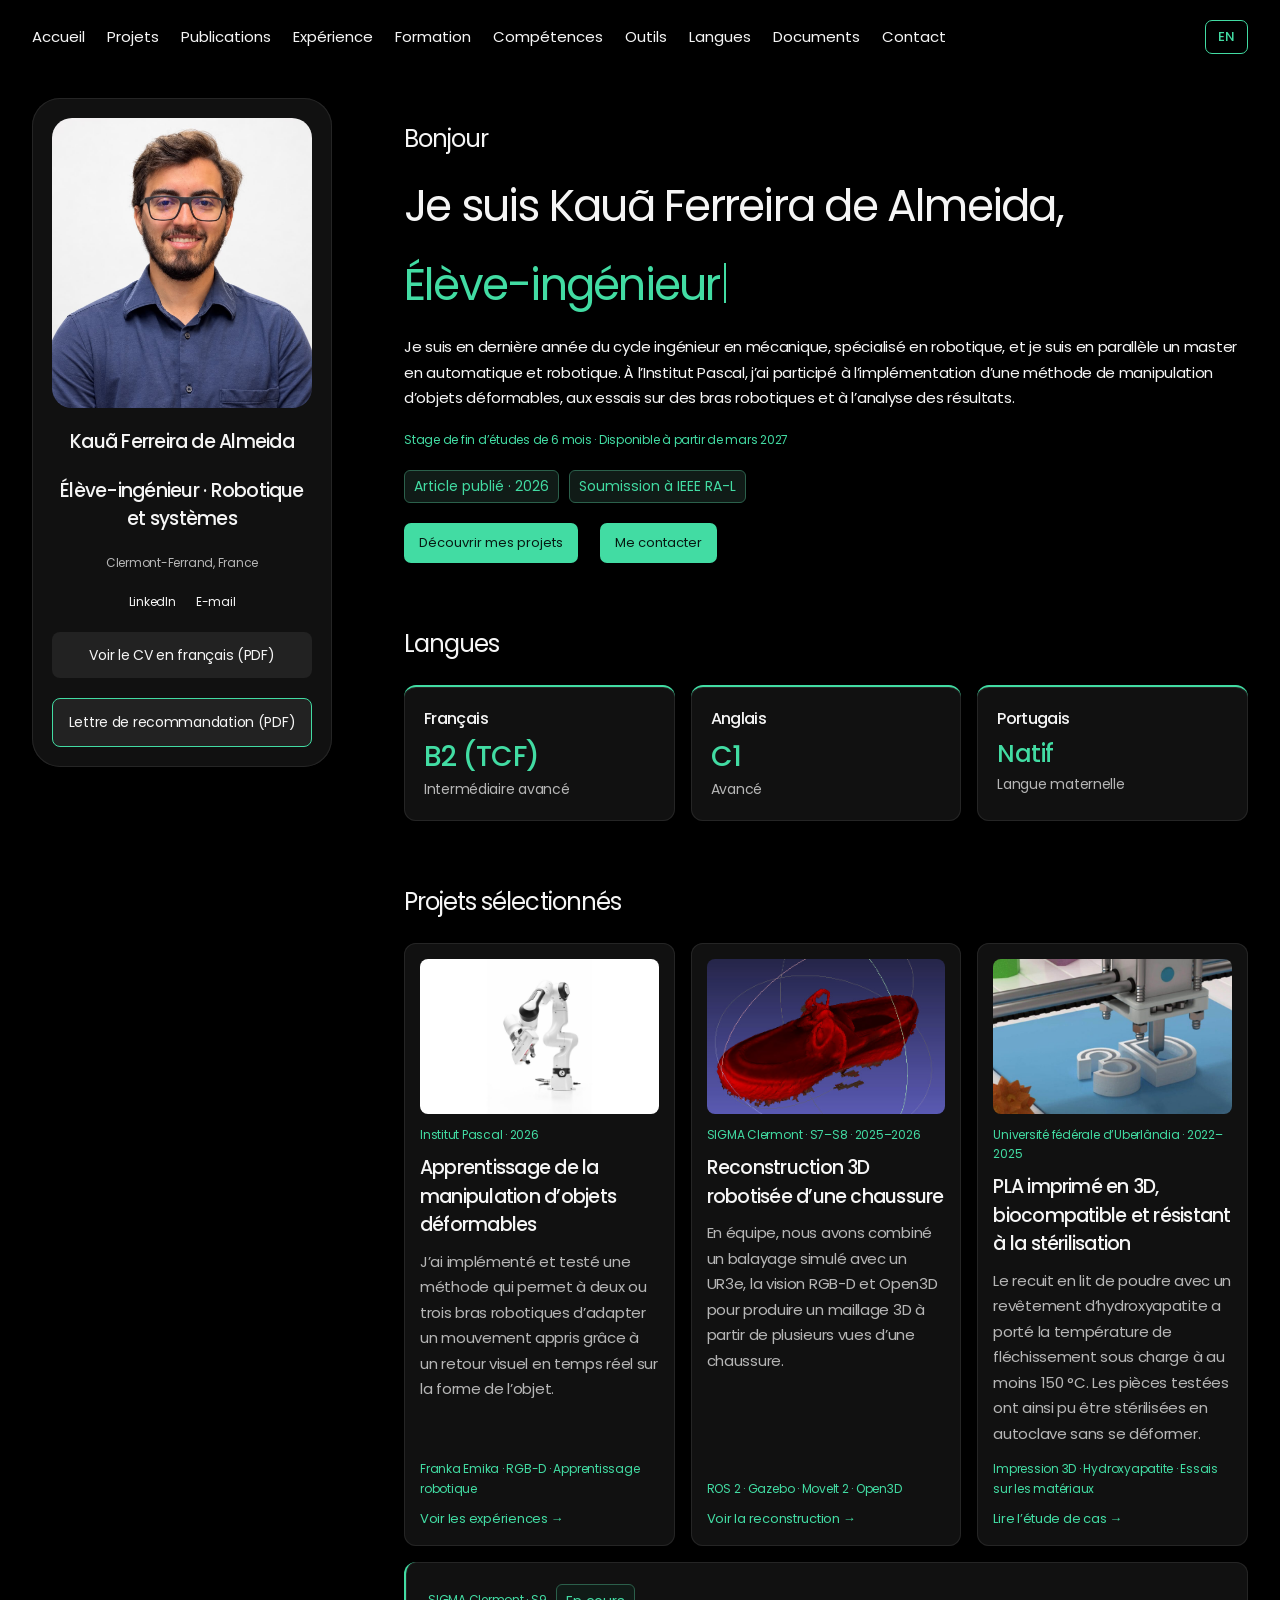
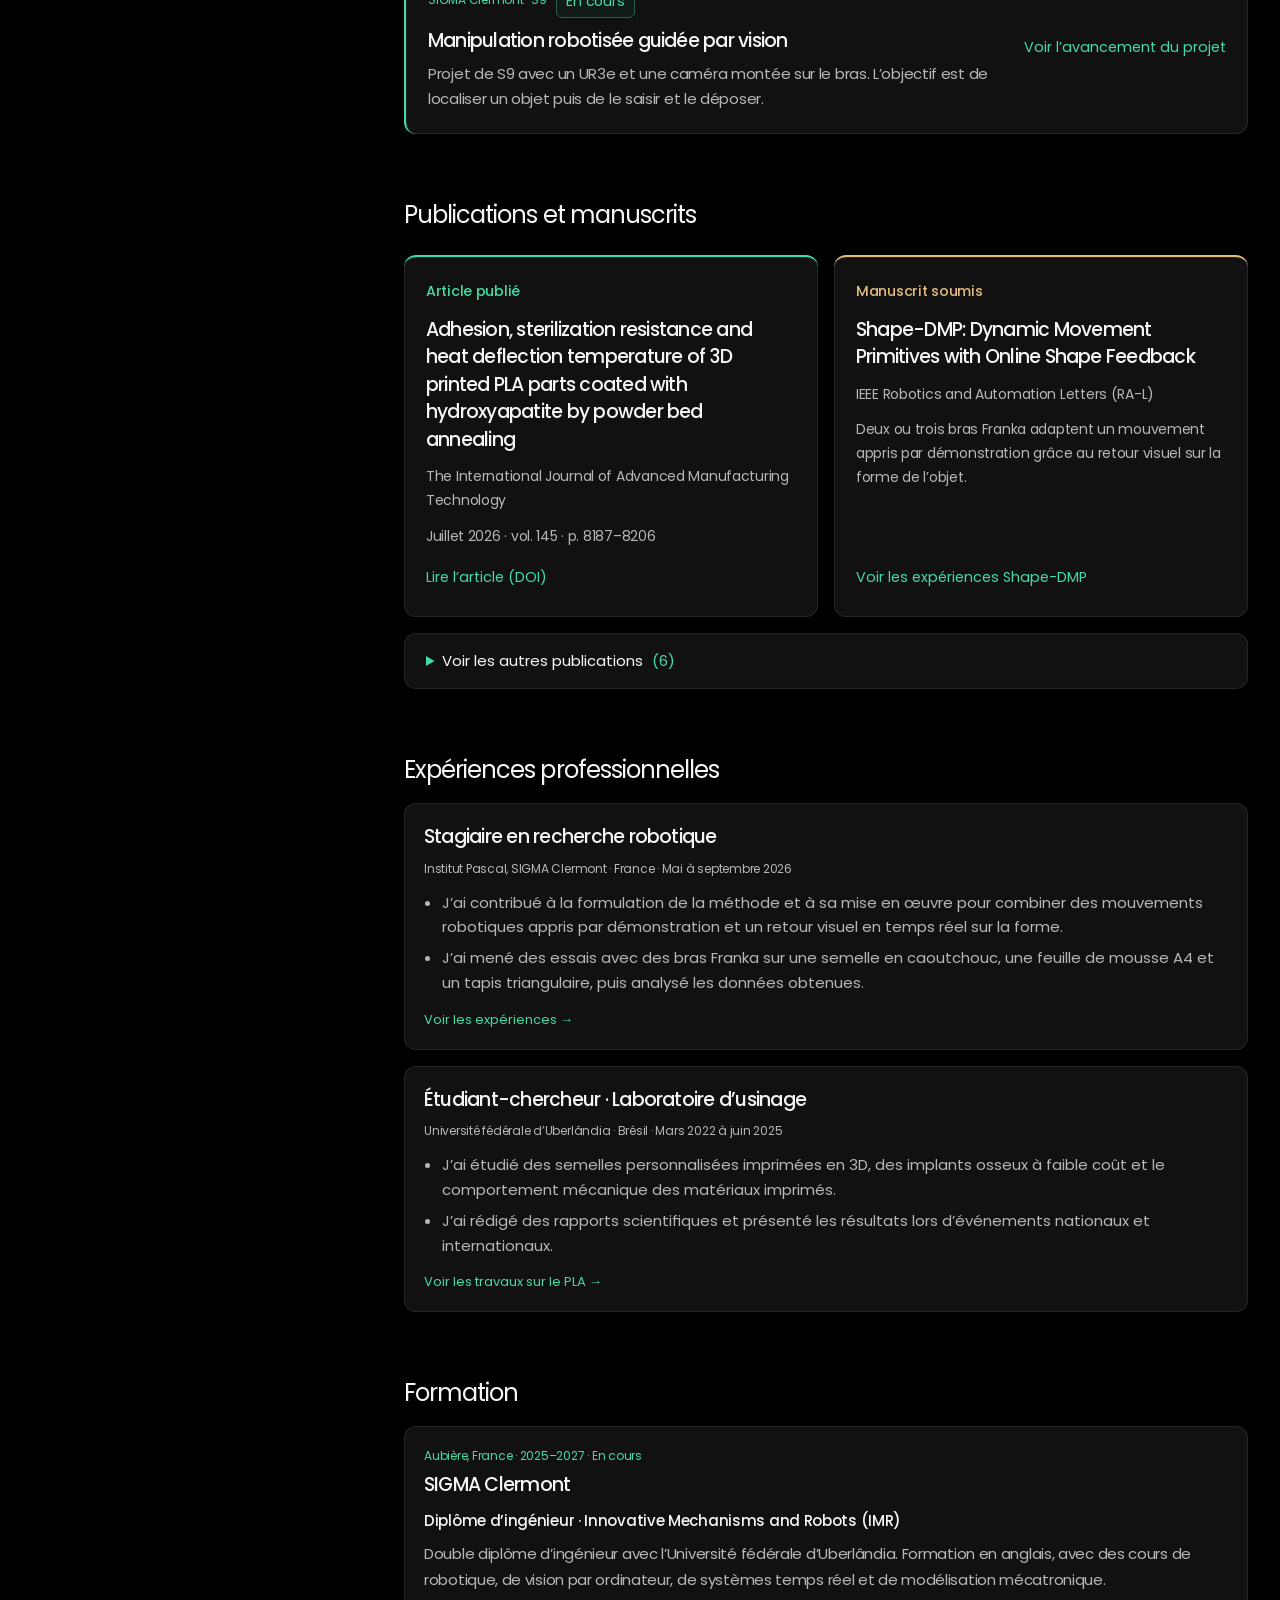
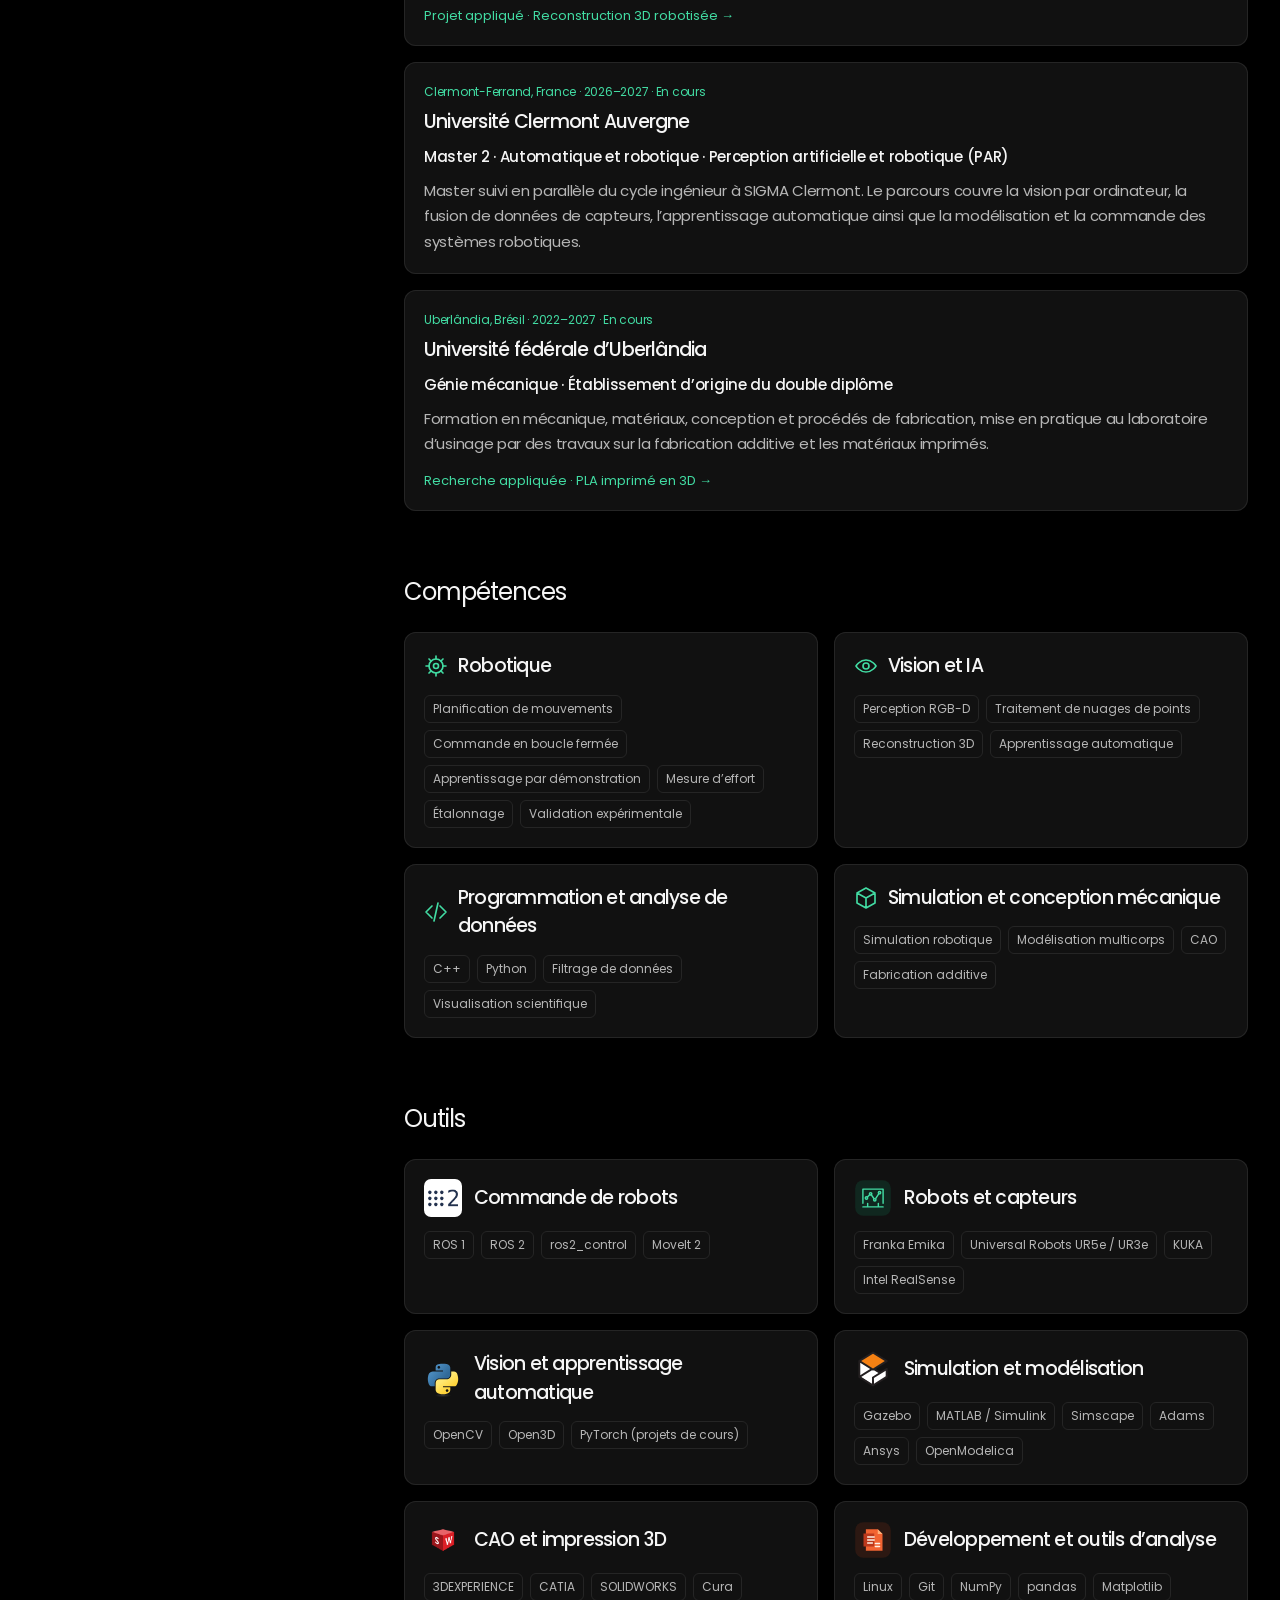
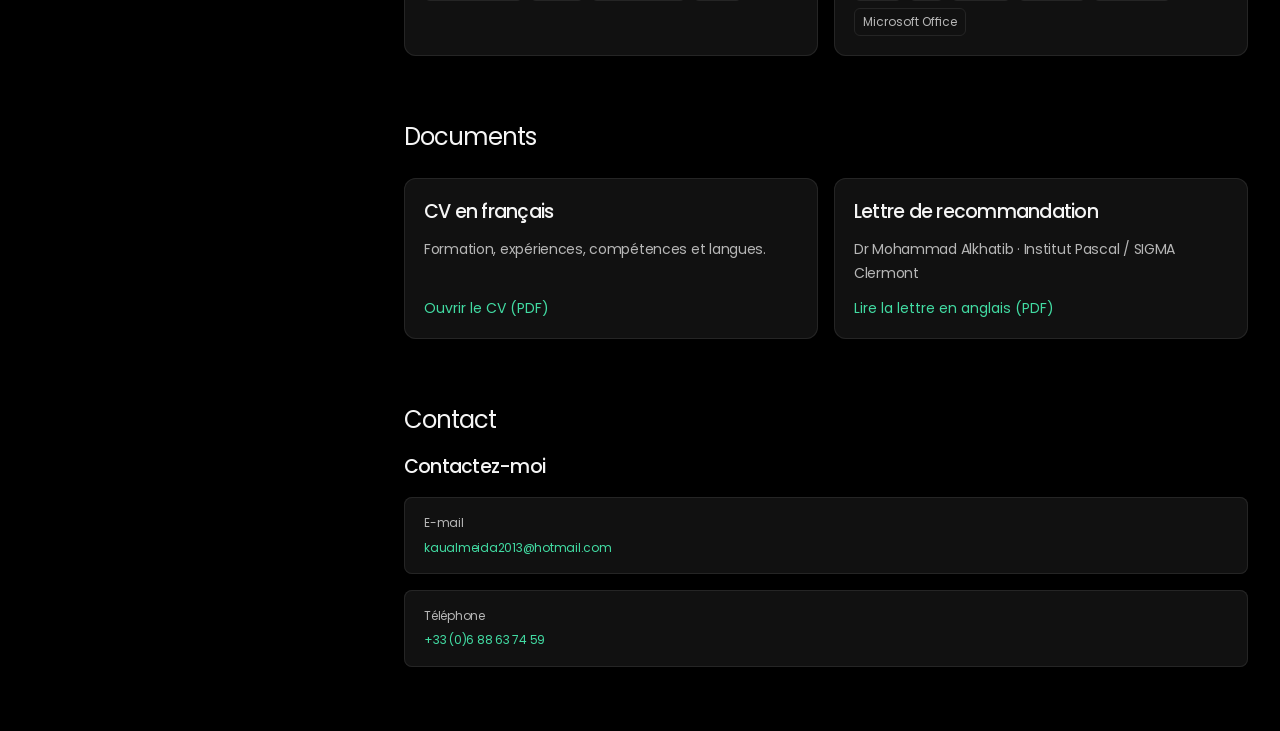
==== commit f035f02d: "Update French language proficiency level" ====
--- a/index.html
+++ b/index.html
@@ -70,7 +70,7 @@
       <section id="languages" aria-labelledby="languages-title">
         <h2 id="languages-title" class="section-title">Langues</h2>
         <ul class="language-grid" role="list">
-          <li class="card language-card"><h3>Français</h3><p class="language-level">C1</p><p>Avancé</p></li>
+          <li class="card language-card"><h3>Français</h3><p class="language-level">B2 (TCF)</p><p>Intermédiaire avancé</p></li>
           <li class="card language-card"><h3>Anglais</h3><p class="language-level">C1</p><p>Avancé</p></li>
           <li class="card language-card"><h3>Portugais</h3><p class="language-level language-native">Natif</p><p>Langue maternelle</p></li>
         </ul>
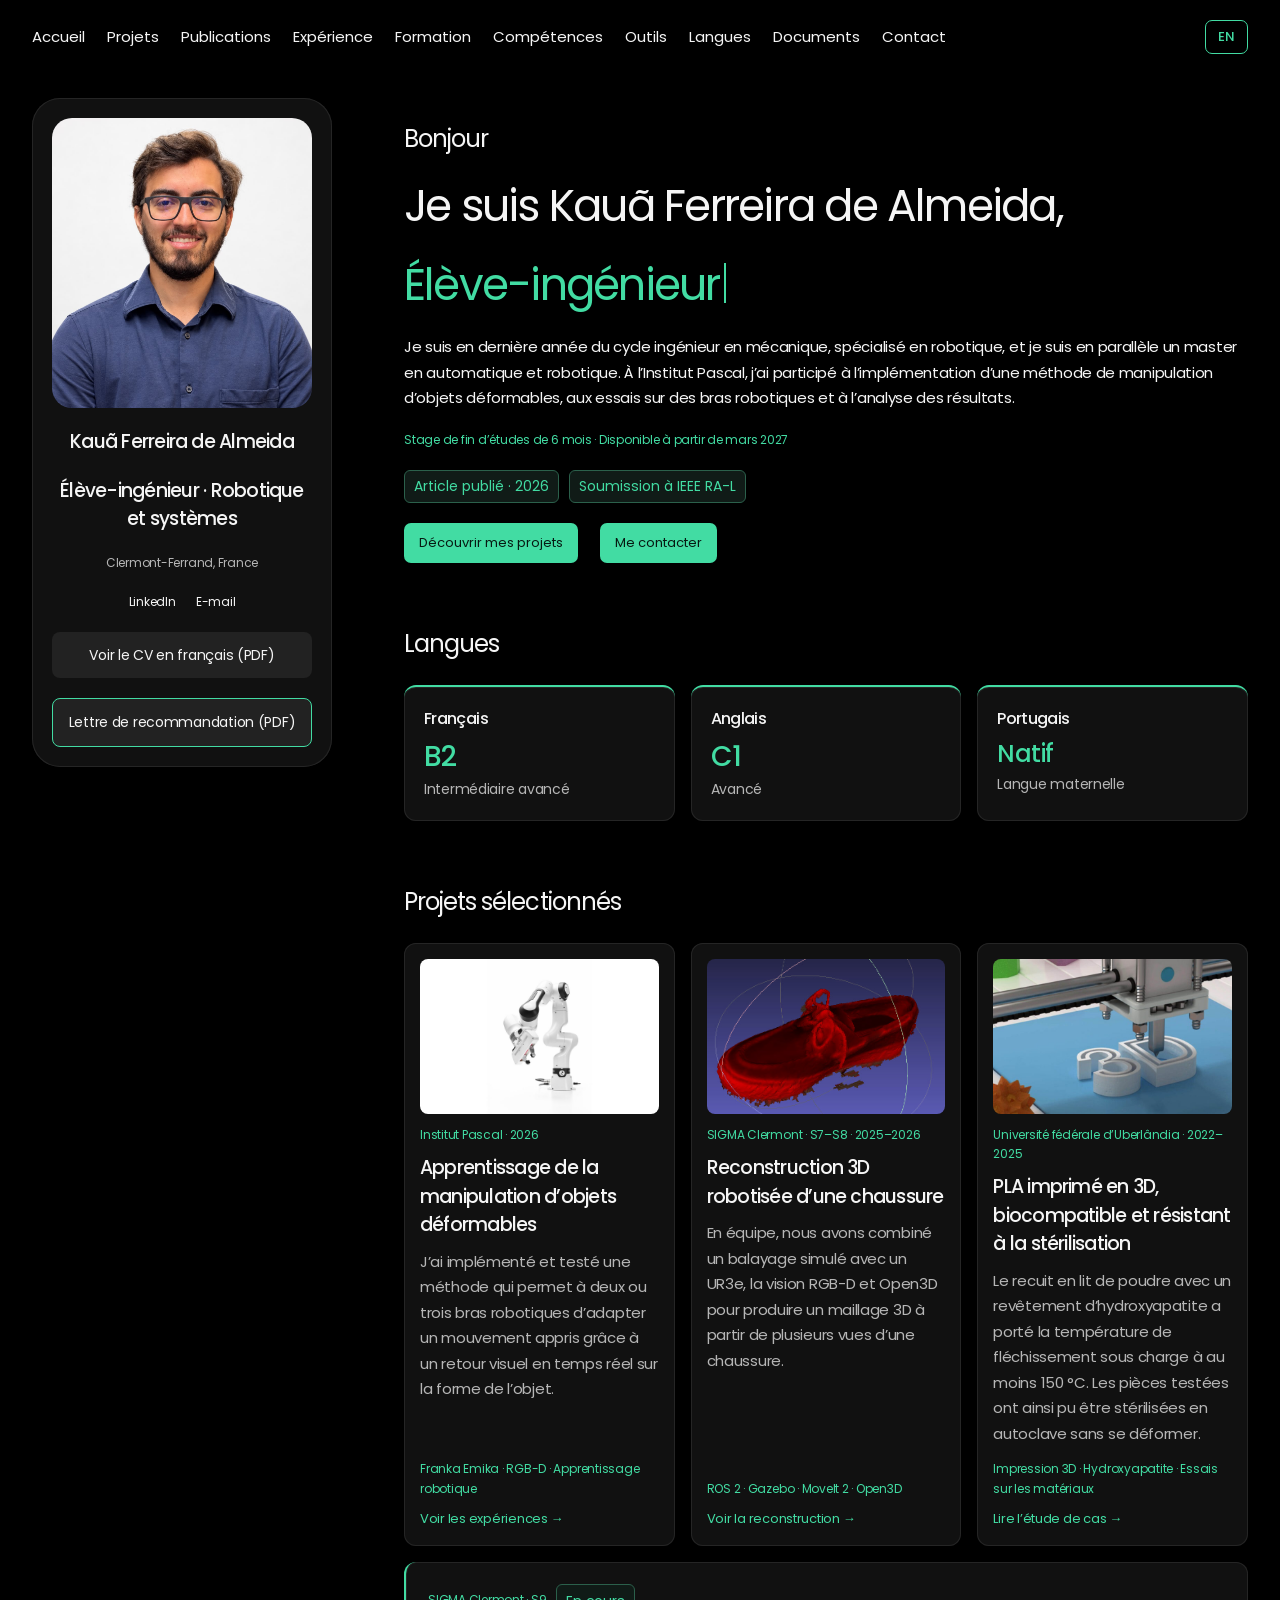
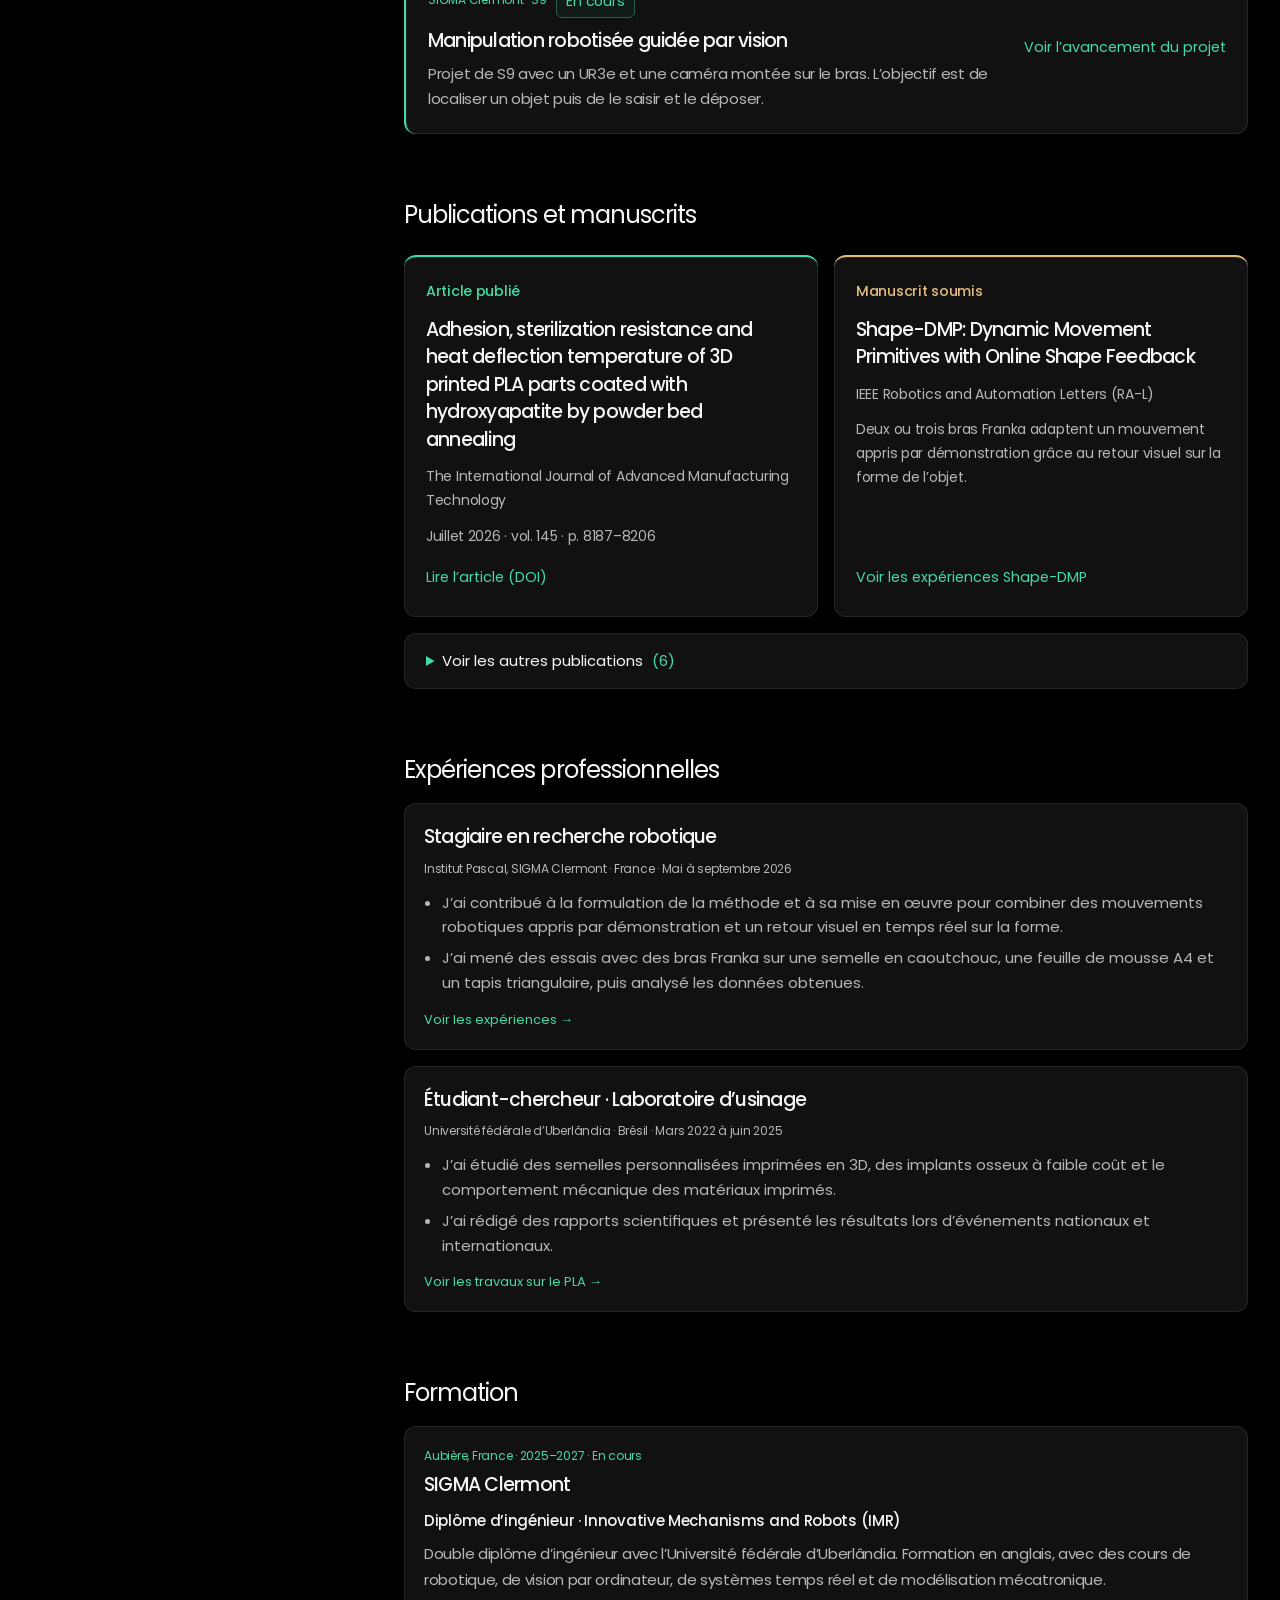
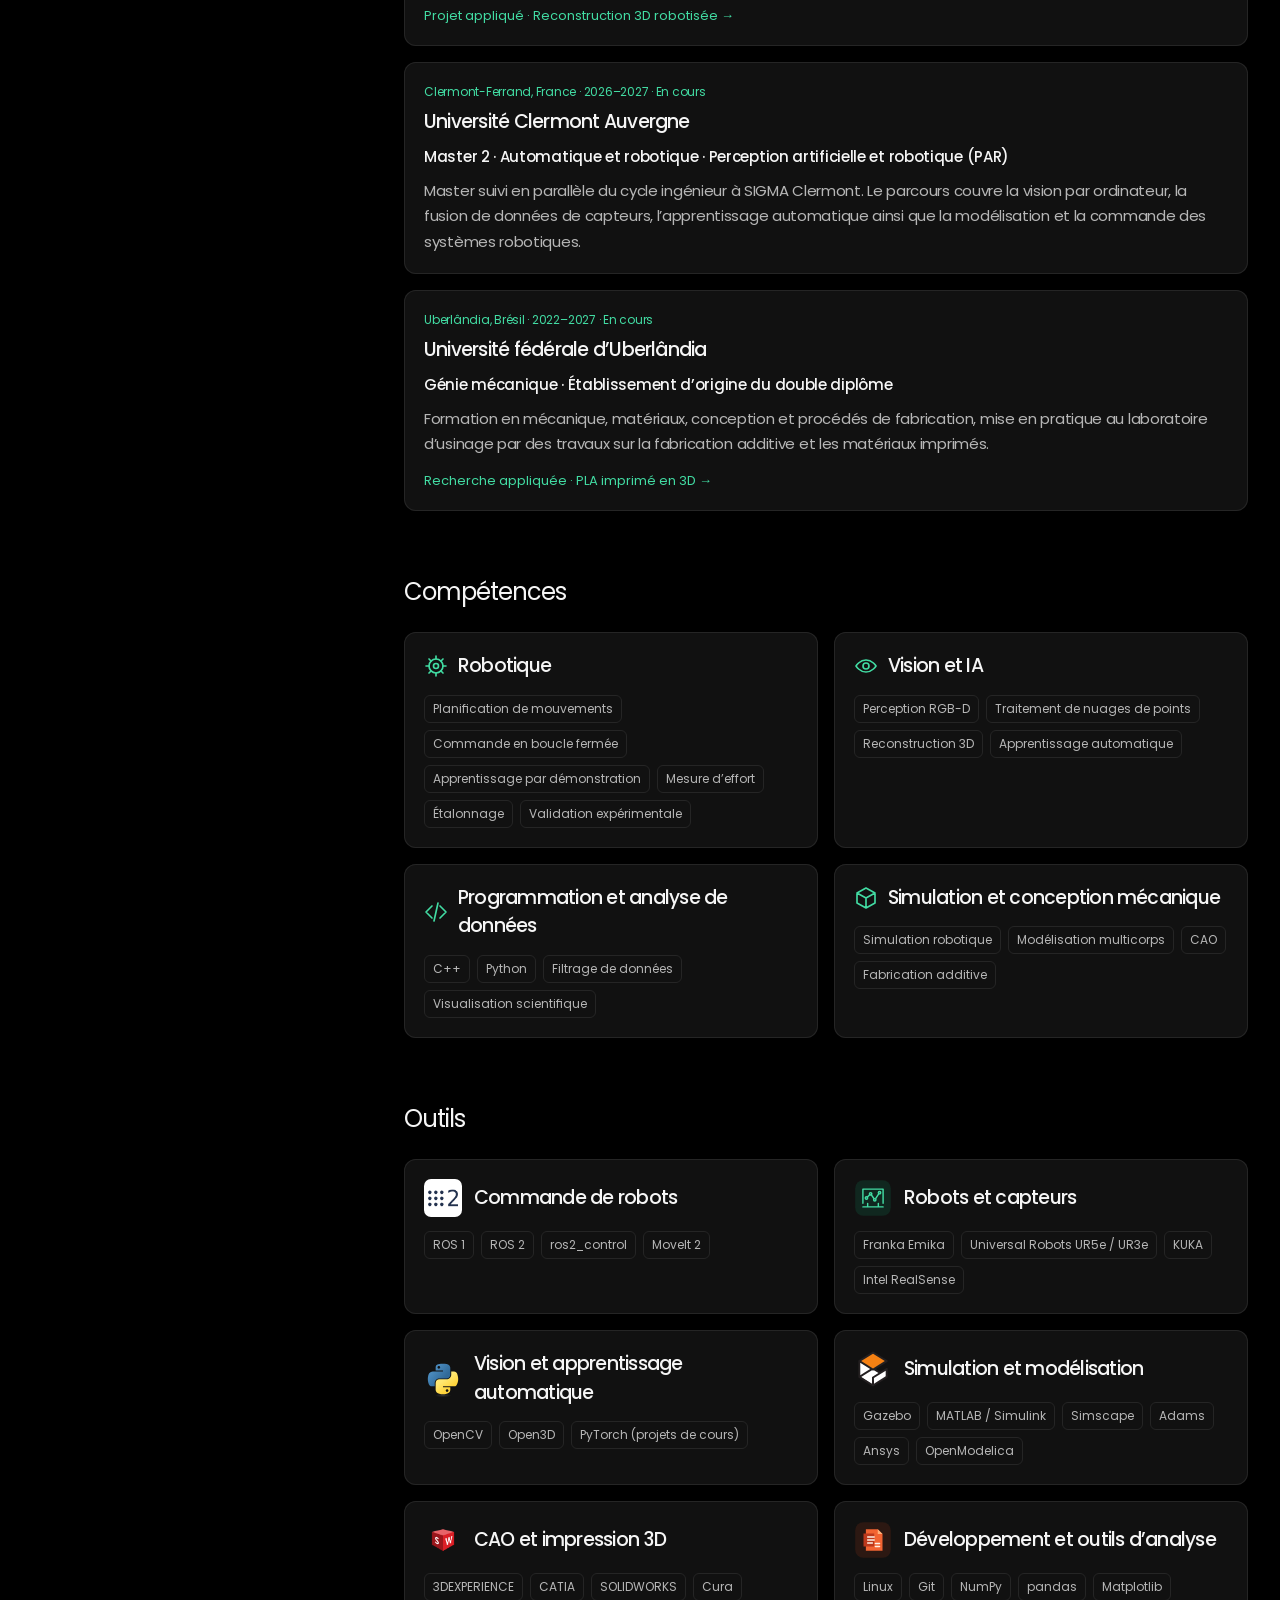
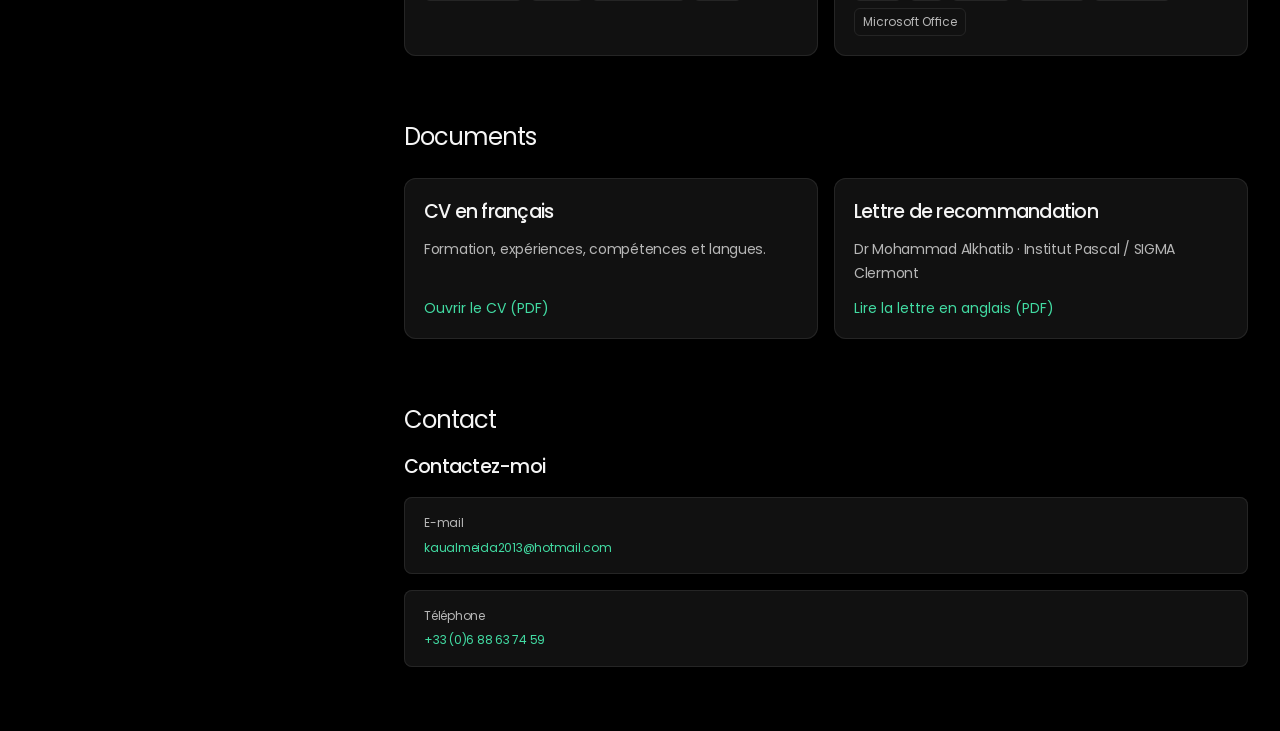
==== commit 11566f2e: "Remove redundant text from French language entry" ====
--- a/index.html
+++ b/index.html
@@ -70,7 +70,7 @@
       <section id="languages" aria-labelledby="languages-title">
         <h2 id="languages-title" class="section-title">Langues</h2>
         <ul class="language-grid" role="list">
-          <li class="card language-card"><h3>Français</h3><p class="language-level">B2 (TCF)</p><p>Intermédiaire avancé</p></li>
+          <li class="card language-card"><h3>Français</h3><p class="language-level">B2</p><p>Intermédiaire avancé</p></li>
           <li class="card language-card"><h3>Anglais</h3><p class="language-level">C1</p><p>Avancé</p></li>
           <li class="card language-card"><h3>Portugais</h3><p class="language-level language-native">Natif</p><p>Langue maternelle</p></li>
         </ul>
